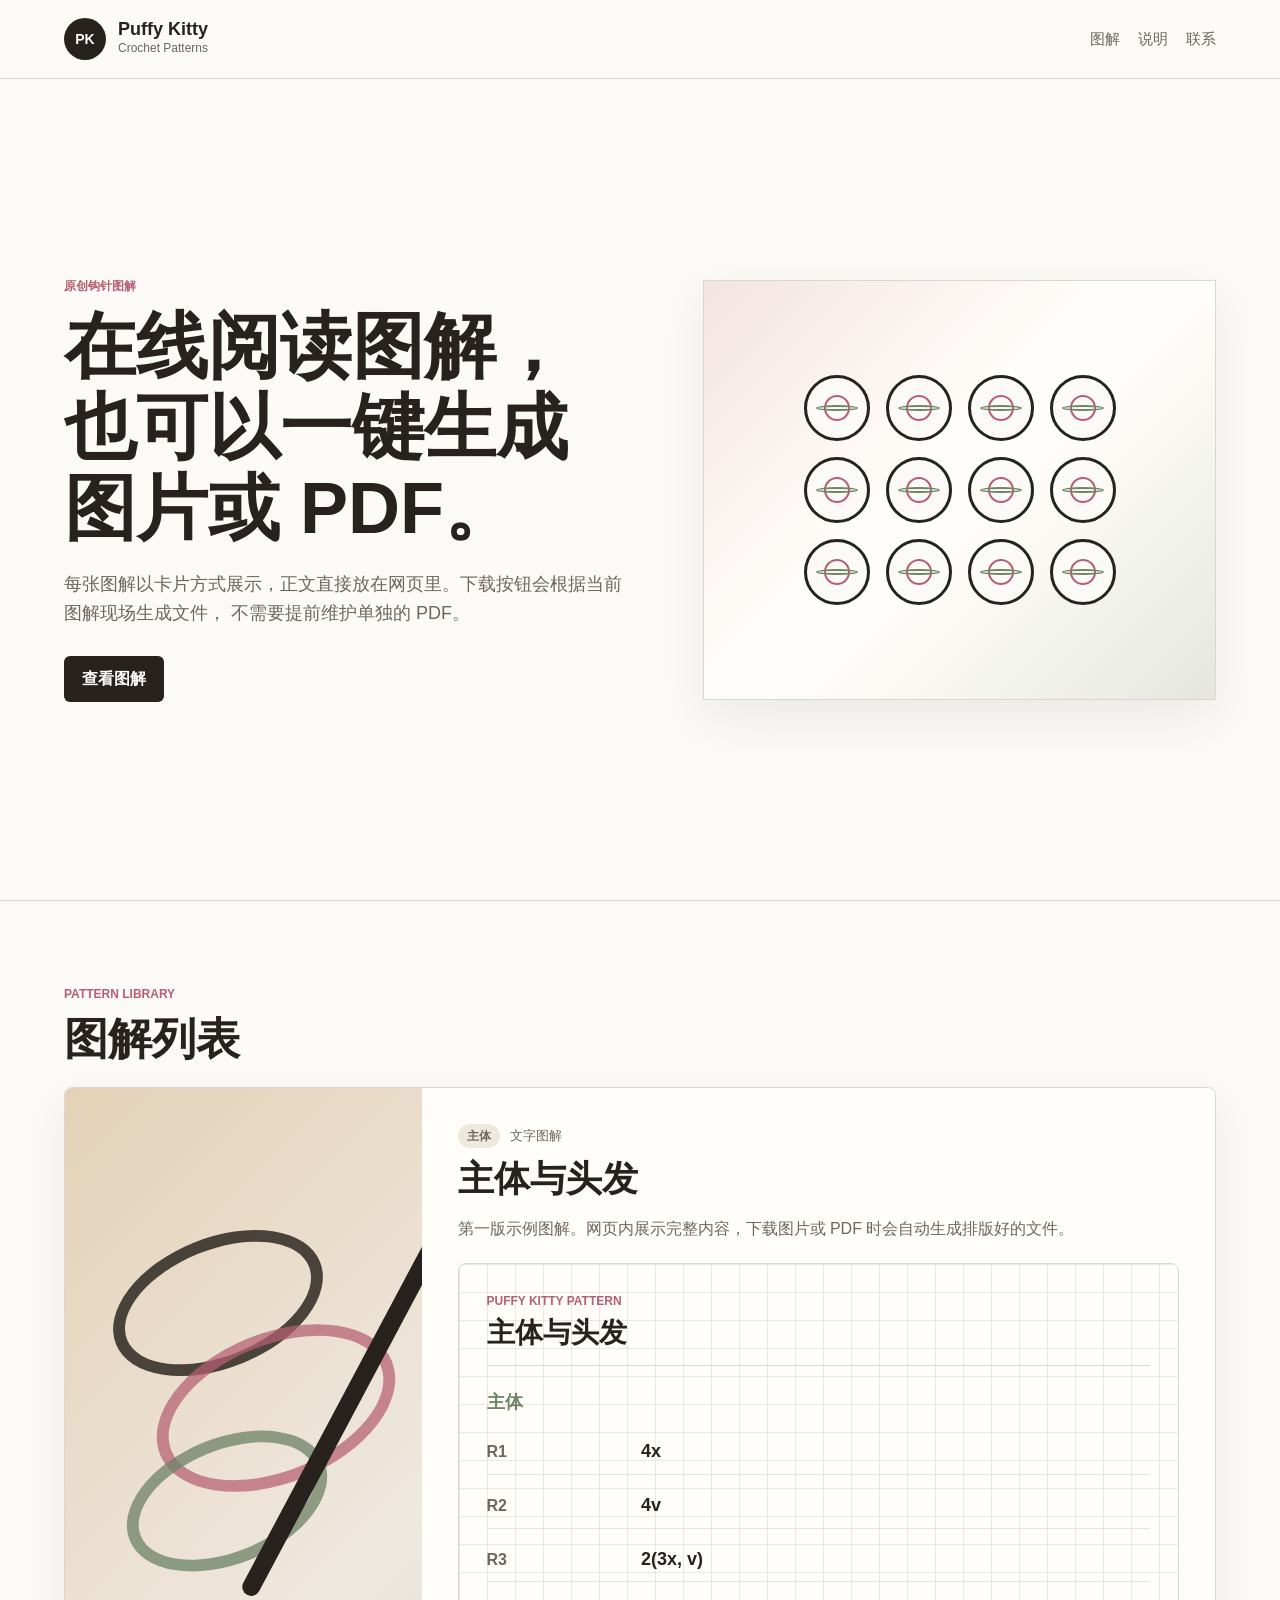
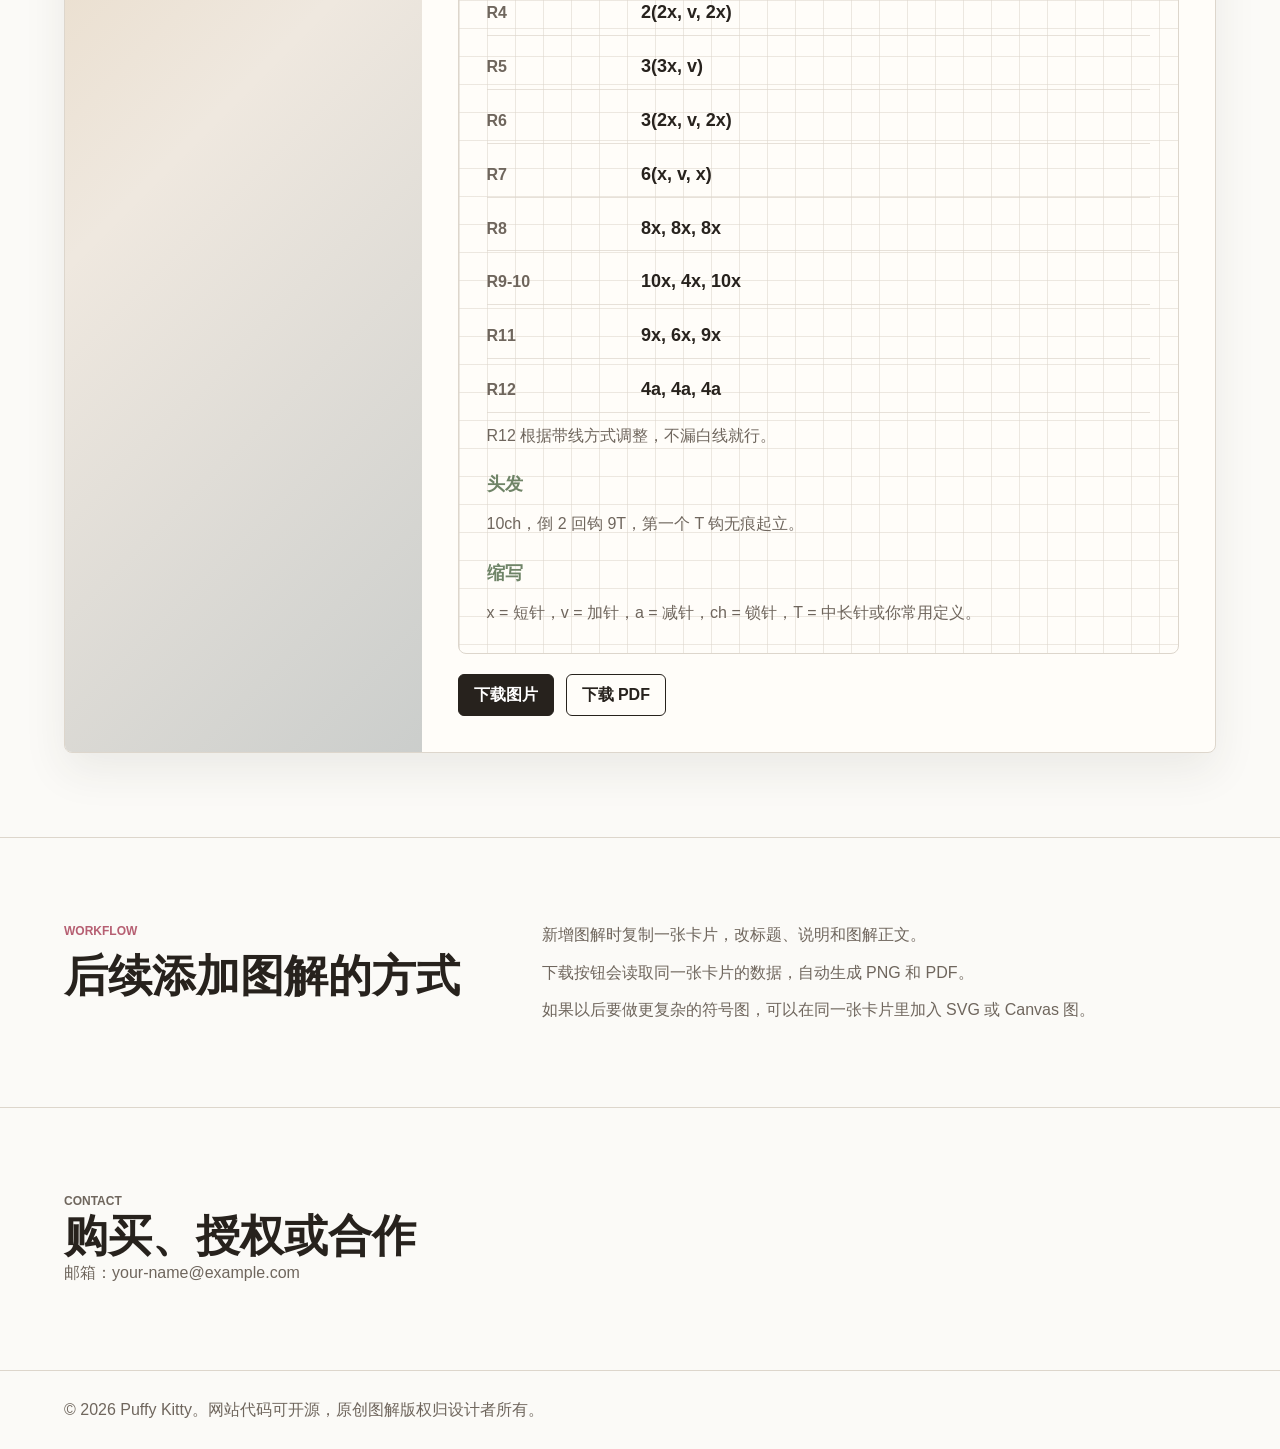
==== index.html @ 63834ac1 "Add generated pattern downloads" ====
<!doctype html>
<html lang="zh-CN">
  <head>
    <meta charset="utf-8" />
    <meta name="viewport" content="width=device-width, initial-scale=1" />
    <title>Puffy Kitty Crochet Patterns</title>
    <meta
      name="description"
      content="Puffy Kitty 的原创钩针图解发布页，可在线阅读并下载图片或 PDF。"
    />
    <link rel="stylesheet" href="styles.css" />
    <script src="scripts.js" defer></script>
  </head>
  <body>
    <header class="site-header">
      <a class="brand" href="#top" aria-label="Puffy Kitty 首页">
        <span class="brand-mark">PK</span>
        <span>
          <span class="brand-name">Puffy Kitty</span>
          <span class="brand-subtitle">Crochet Patterns</span>
        </span>
      </a>
      <nav aria-label="主导航">
        <a href="#patterns">图解</a>
        <a href="#about">说明</a>
        <a href="#contact">联系</a>
      </nav>
    </header>

    <main id="top">
      <section class="hero" aria-labelledby="hero-title">
        <div class="hero-copy">
          <p class="eyebrow">原创钩针图解</p>
          <h1 id="hero-title">在线阅读图解，也可以一键生成图片或 PDF。</h1>
          <p>
            每张图解以卡片方式展示，正文直接放在网页里。下载按钮会根据当前图解现场生成文件，
            不需要提前维护单独的 PDF。
          </p>
          <a class="button" href="#patterns">查看图解</a>
        </div>
        <div class="hero-panel" aria-label="钩针针目装饰图">
          <div class="stitch-grid" aria-hidden="true">
            <span></span><span></span><span></span><span></span>
            <span></span><span></span><span></span><span></span>
            <span></span><span></span><span></span><span></span>
          </div>
        </div>
      </section>

      <section id="patterns" class="section" aria-labelledby="patterns-title">
        <div class="section-heading">
          <p class="eyebrow">Pattern Library</p>
          <h2 id="patterns-title">图解列表</h2>
        </div>

        <div class="pattern-grid">
          <article class="pattern-card pattern-card-featured" data-pattern-card="main-body">
            <div class="pattern-preview crochet-preview" aria-hidden="true">
              <span class="preview-loop loop-one"></span>
              <span class="preview-loop loop-two"></span>
              <span class="preview-loop loop-three"></span>
              <span class="preview-hook"></span>
            </div>

            <div class="pattern-body">
              <div class="pattern-meta">
                <span class="tag">主体</span>
                <span>文字图解</span>
              </div>
              <h3>主体与头发</h3>
              <p>
                第一版示例图解。网页内展示完整内容，下载图片或 PDF 时会自动生成排版好的文件。
              </p>

              <div class="pattern-sheet" data-pattern-sheet="main-body">
                <div class="sheet-header">
                  <p>Puffy Kitty Pattern</p>
                  <h4>主体与头发</h4>
                </div>

                <section class="sheet-section">
                  <h5>主体</h5>
                  <ol class="round-list">
                    <li><span>R1</span><strong>4x</strong></li>
                    <li><span>R2</span><strong>4v</strong></li>
                    <li><span>R3</span><strong>2(3x, v)</strong></li>
                    <li><span>R4</span><strong>2(2x, v, 2x)</strong></li>
                    <li><span>R5</span><strong>3(3x, v)</strong></li>
                    <li><span>R6</span><strong>3(2x, v, 2x)</strong></li>
                    <li><span>R7</span><strong>6(x, v, x)</strong></li>
                    <li><span>R8</span><strong>8x, 8x, 8x</strong></li>
                    <li><span>R9-10</span><strong>10x, 4x, 10x</strong></li>
                    <li><span>R11</span><strong>9x, 6x, 9x</strong></li>
                    <li><span>R12</span><strong>4a, 4a, 4a</strong></li>
                  </ol>
                  <p class="sheet-note">R12 根据带线方式调整，不漏白线就行。</p>
                </section>

                <section class="sheet-section">
                  <h5>头发</h5>
                  <p class="instruction-line">10ch，倒 2 回钩 9T，第一个 T 钩无痕起立。</p>
                </section>

                <section class="sheet-section abbreviations">
                  <h5>缩写</h5>
                  <p>x = 短针，v = 加针，a = 减针，ch = 锁针，T = 中长针或你常用定义。</p>
                </section>
              </div>

              <div class="download-actions">
                <button type="button" data-download-image="main-body">下载图片</button>
                <button type="button" data-download-pdf="main-body">下载 PDF</button>
              </div>
            </div>
          </article>
        </div>
      </section>

      <section id="about" class="section split" aria-labelledby="about-title">
        <div>
          <p class="eyebrow">Workflow</p>
          <h2 id="about-title">后续添加图解的方式</h2>
        </div>
        <div class="notes">
          <p>新增图解时复制一张卡片，改标题、说明和图解正文。</p>
          <p>下载按钮会读取同一张卡片的数据，自动生成 PNG 和 PDF。</p>
          <p>如果以后要做更复杂的符号图，可以在同一张卡片里加入 SVG 或 Canvas 图。</p>
        </div>
      </section>

      <section id="contact" class="section contact" aria-labelledby="contact-title">
        <p class="eyebrow">Contact</p>
        <h2 id="contact-title">购买、授权或合作</h2>
        <p>邮箱：your-name@example.com</p>
      </section>
    </main>

    <footer>
      <p>© 2026 Puffy Kitty。网站代码可开源，原创图解版权归设计者所有。</p>
    </footer>
  </body>
</html>
---- styles.css ----
:root {
  --paper: #fbfaf7;
  --ink: #27221d;
  --muted: #6f665d;
  --line: #ddd6cc;
  --rose: #b65f72;
  --sage: #6f8467;
  --gold: #c08a39;
  --blue: #4c7087;
  --panel: #fffdf9;
  --shadow: 0 18px 44px rgba(57, 48, 38, 0.08);
}

* {
  box-sizing: border-box;
}

html {
  scroll-behavior: smooth;
}

body {
  margin: 0;
  background: var(--paper);
  color: var(--ink);
  font-family: Arial, "Microsoft YaHei", sans-serif;
  line-height: 1.6;
}

a {
  color: inherit;
}

button,
a {
  -webkit-tap-highlight-color: transparent;
}

.site-header {
  display: flex;
  align-items: center;
  justify-content: space-between;
  gap: 24px;
  padding: 18px clamp(18px, 5vw, 64px);
  border-bottom: 1px solid var(--line);
  background: rgba(251, 250, 247, 0.94);
  position: sticky;
  top: 0;
  z-index: 10;
  backdrop-filter: blur(12px);
}

.brand {
  display: inline-flex;
  align-items: center;
  gap: 12px;
  color: var(--ink);
  text-decoration: none;
}

.brand-mark {
  display: grid;
  place-items: center;
  width: 42px;
  height: 42px;
  border-radius: 50%;
  background: var(--ink);
  color: #fff;
  font-size: 14px;
  font-weight: 700;
}

.brand-name,
.brand-subtitle {
  display: block;
}

.brand-name {
  font-size: 18px;
  font-weight: 700;
  line-height: 1.1;
}

.brand-subtitle {
  color: var(--muted);
  font-size: 12px;
}

nav {
  display: flex;
  gap: 18px;
  flex-wrap: wrap;
}

nav a {
  color: var(--muted);
  font-size: 15px;
  text-decoration: none;
}

nav a:hover {
  color: var(--ink);
}

.hero {
  display: grid;
  grid-template-columns: minmax(0, 1.05fr) minmax(280px, 0.95fr);
  gap: clamp(28px, 6vw, 72px);
  align-items: center;
  min-height: calc(100vh - 79px);
  padding: clamp(36px, 7vw, 86px) clamp(18px, 5vw, 64px);
}

.hero-copy {
  max-width: 760px;
}

.eyebrow {
  margin: 0 0 10px;
  color: var(--rose);
  font-size: 12px;
  font-weight: 700;
  letter-spacing: 0;
  text-transform: uppercase;
}

.hero h1,
.section h2 {
  margin: 0;
  line-height: 1.12;
}

.hero h1 {
  font-size: clamp(38px, 6vw, 72px);
  max-width: 800px;
}

.hero p:not(.eyebrow) {
  margin: 22px 0 0;
  color: var(--muted);
  font-size: 18px;
  max-width: 650px;
}

.button {
  display: inline-flex;
  align-items: center;
  justify-content: center;
  min-height: 46px;
  margin-top: 28px;
  padding: 0 18px;
  border-radius: 6px;
  background: var(--ink);
  color: #fff;
  font-weight: 700;
  text-decoration: none;
}

.hero-panel {
  display: grid;
  place-items: center;
  min-height: 420px;
  border: 1px solid var(--line);
  background:
    linear-gradient(135deg, rgba(182, 95, 114, 0.16), transparent 42%),
    linear-gradient(315deg, rgba(111, 132, 103, 0.18), transparent 44%),
    var(--panel);
  box-shadow: var(--shadow);
}

.stitch-grid {
  display: grid;
  grid-template-columns: repeat(4, 66px);
  gap: 16px;
}

.stitch-grid span {
  width: 66px;
  height: 66px;
  border: 3px solid var(--ink);
  border-radius: 50%;
  position: relative;
  background: var(--paper);
}

.stitch-grid span::before,
.stitch-grid span::after {
  content: "";
  position: absolute;
  inset: 17px;
  border: 2px solid var(--rose);
  border-radius: 50%;
}

.stitch-grid span::after {
  inset: 27px 9px;
  border-color: var(--sage);
}

.section {
  padding: clamp(42px, 7vw, 84px) clamp(18px, 5vw, 64px);
  border-top: 1px solid var(--line);
}

.section-heading {
  margin-bottom: 24px;
}

.section h2 {
  font-size: clamp(28px, 4vw, 44px);
}

.pattern-grid {
  display: grid;
  grid-template-columns: minmax(0, 1fr);
  gap: 18px;
}

.pattern-card {
  overflow: hidden;
  border: 1px solid var(--line);
  border-radius: 8px;
  background: var(--panel);
  box-shadow: var(--shadow);
}

.pattern-card-featured {
  display: grid;
  grid-template-columns: minmax(260px, 0.62fr) minmax(0, 1.38fr);
}

.pattern-preview {
  min-height: 100%;
  background-color: #eee5dc;
}

.crochet-preview {
  position: relative;
  min-height: 620px;
  overflow: hidden;
  background:
    linear-gradient(135deg, rgba(192, 138, 57, 0.24), transparent 48%),
    linear-gradient(315deg, rgba(76, 112, 135, 0.22), transparent 52%),
    #efe8df;
}

.preview-loop {
  position: absolute;
  display: block;
  border: 12px solid rgba(39, 34, 29, 0.82);
  border-radius: 50%;
  transform: rotate(-22deg);
}

.loop-one {
  width: 220px;
  height: 130px;
  top: 150px;
  left: 12%;
}

.loop-two {
  width: 250px;
  height: 150px;
  top: 245px;
  left: 24%;
  border-color: rgba(182, 95, 114, 0.72);
}

.loop-three {
  width: 210px;
  height: 126px;
  top: 350px;
  left: 16%;
  border-color: rgba(111, 132, 103, 0.76);
}

.preview-hook {
  position: absolute;
  top: 102px;
  right: 18%;
  width: 18px;
  height: 430px;
  border-radius: 999px;
  background: var(--ink);
  transform: rotate(28deg);
}

.preview-hook::before {
  content: "";
  position: absolute;
  top: -28px;
  left: -15px;
  width: 48px;
  height: 58px;
  border: 14px solid var(--ink);
  border-left-color: transparent;
  border-bottom-color: transparent;
  border-radius: 50%;
}

.pattern-body {
  padding: clamp(20px, 4vw, 36px);
}

.pattern-meta {
  display: flex;
  align-items: center;
  gap: 10px;
  color: var(--muted);
  font-size: 13px;
}

.tag {
  display: inline-flex;
  align-items: center;
  min-height: 24px;
  padding: 0 9px;
  border-radius: 999px;
  background: #efe8df;
  color: var(--muted);
  font-size: 12px;
  font-weight: 700;
}

.pattern-card h3 {
  margin: 10px 0 8px;
  font-size: clamp(26px, 3vw, 36px);
  line-height: 1.15;
}

.pattern-card p {
  color: var(--muted);
}

.pattern-sheet {
  margin-top: 22px;
  padding: clamp(18px, 3vw, 28px);
  border: 1px solid var(--line);
  border-radius: 8px;
  background:
    linear-gradient(90deg, rgba(221, 214, 204, 0.55) 1px, transparent 1px),
    linear-gradient(180deg, rgba(221, 214, 204, 0.55) 1px, transparent 1px),
    #fffdf9;
  background-size: 28px 28px;
}

.sheet-header {
  padding-bottom: 16px;
  border-bottom: 1px solid var(--line);
}

.sheet-header p,
.sheet-header h4 {
  margin: 0;
}

.sheet-header p {
  color: var(--rose);
  font-size: 12px;
  font-weight: 700;
  text-transform: uppercase;
}

.sheet-header h4 {
  margin-top: 4px;
  font-size: 28px;
  line-height: 1.2;
}

.sheet-section {
  margin-top: 22px;
}

.sheet-section h5 {
  margin: 0 0 12px;
  color: var(--sage);
  font-size: 18px;
}

.round-list {
  display: grid;
  gap: 8px;
  margin: 0;
  padding: 0;
  list-style: none;
}

.round-list li {
  display: grid;
  grid-template-columns: minmax(70px, 0.28fr) minmax(0, 1fr);
  gap: 12px;
  align-items: baseline;
  padding: 8px 0;
  border-bottom: 1px solid rgba(221, 214, 204, 0.7);
}

.round-list span {
  color: var(--muted);
  font-weight: 700;
}

.round-list strong {
  font-size: 18px;
}

.sheet-note,
.instruction-line,
.abbreviations p {
  margin: 10px 0 0;
}

.download-actions {
  display: flex;
  gap: 12px;
  flex-wrap: wrap;
  margin-top: 20px;
}

.download-actions button {
  min-height: 42px;
  padding: 0 15px;
  border: 1px solid var(--ink);
  border-radius: 6px;
  background: var(--ink);
  color: #fff;
  font: inherit;
  font-weight: 700;
  cursor: pointer;
}

.download-actions button + button {
  background: transparent;
  color: var(--ink);
}

.download-actions button:hover {
  transform: translateY(-1px);
}

.split {
  display: grid;
  grid-template-columns: 0.8fr 1.2fr;
  gap: 28px;
}

.notes {
  display: grid;
  gap: 12px;
}

.notes p,
.contact p {
  margin: 0;
  color: var(--muted);
}

footer {
  padding: 26px clamp(18px, 5vw, 64px);
  color: var(--muted);
  border-top: 1px solid var(--line);
}

footer p {
  margin: 0;
}

@media (max-width: 900px) {
  .site-header {
    align-items: flex-start;
    flex-direction: column;
  }

  .hero {
    grid-template-columns: 1fr;
    min-height: auto;
  }

  .hero h1 {
    font-size: 40px;
  }

  .hero-panel {
    min-height: 320px;
  }

  .stitch-grid {
    grid-template-columns: repeat(4, 48px);
    gap: 11px;
  }

  .stitch-grid span {
    width: 48px;
    height: 48px;
  }

  .stitch-grid span::before {
    inset: 12px;
  }

  .stitch-grid span::after {
    inset: 20px 7px;
  }

  .pattern-card-featured,
  .split {
    grid-template-columns: 1fr;
  }

  .crochet-preview {
    min-height: 280px;
  }

  .loop-one {
    top: 56px;
  }

  .loop-two {
    top: 116px;
  }

  .loop-three {
    top: 174px;
  }

  .preview-hook {
    top: 20px;
    height: 260px;
  }
}

@media (max-width: 560px) {
  .round-list li {
    grid-template-columns: 1fr;
    gap: 2px;
  }
}
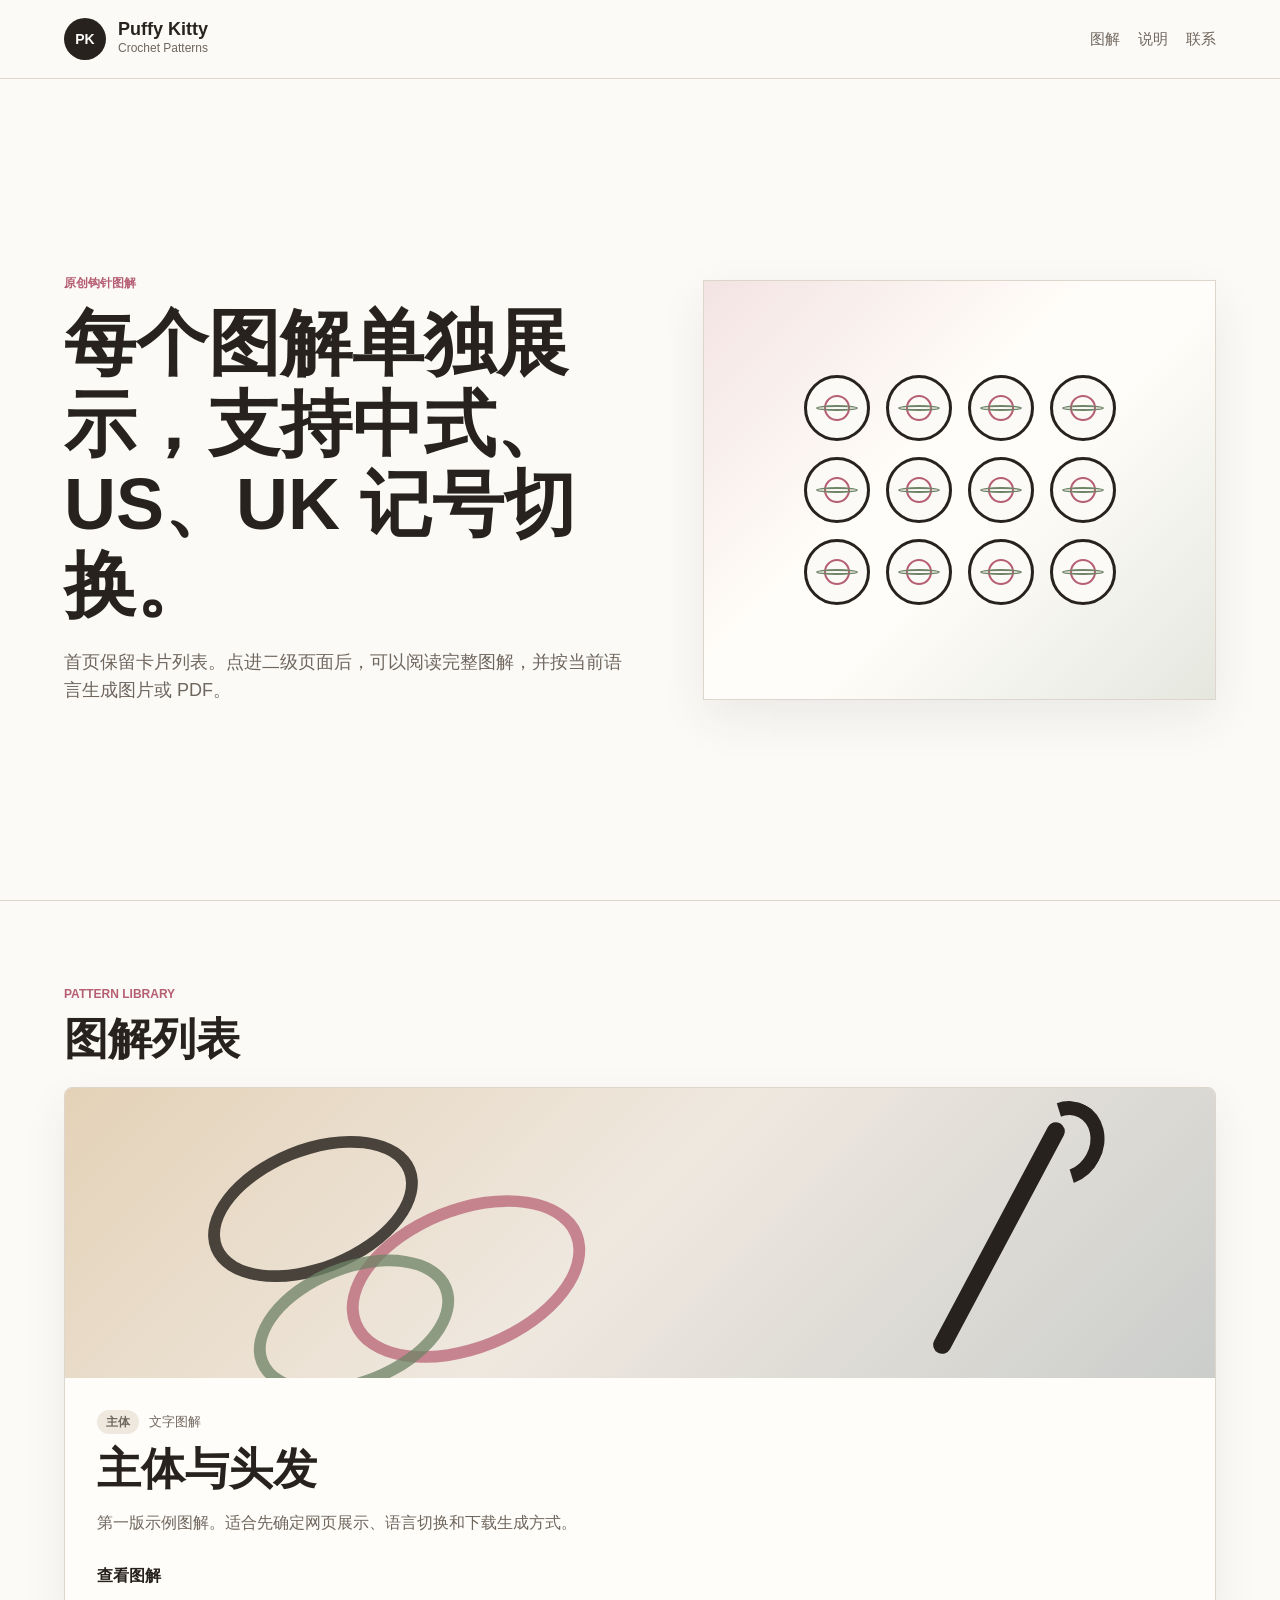
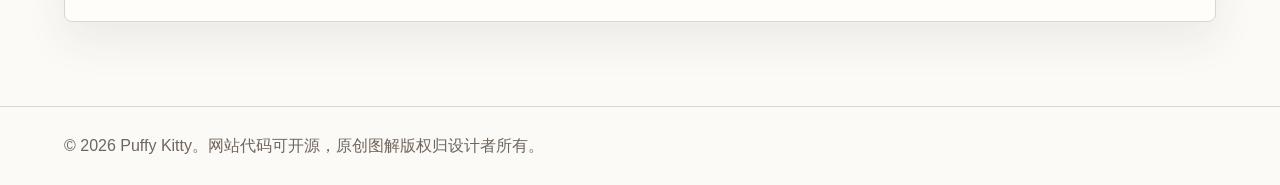
==== commit aea651f8: "Add pattern detail pages and term toggle" ====
--- a/index.html
+++ b/index.html
@@ -13,7 +13,7 @@
   </head>
   <body>
     <header class="site-header">
-      <a class="brand" href="#top" aria-label="Puffy Kitty 首页">
+      <a class="brand" href="#/" aria-label="Puffy Kitty 首页">
         <span class="brand-mark">PK</span>
         <span>
           <span class="brand-name">Puffy Kitty</span>
@@ -21,25 +21,23 @@
         </span>
       </a>
       <nav aria-label="主导航">
-        <a href="#patterns">图解</a>
-        <a href="#about">说明</a>
-        <a href="#contact">联系</a>
+        <a href="#/">图解</a>
+        <a href="#/about">说明</a>
+        <a href="#/contact">联系</a>
       </nav>
     </header>
 
-    <main id="top">
-      <section class="hero" aria-labelledby="hero-title">
+    <main>
+      <section class="hero">
         <div class="hero-copy">
           <p class="eyebrow">原创钩针图解</p>
-          <h1 id="hero-title">在线阅读图解，也可以一键生成图片或 PDF。</h1>
+          <h1>每个图解单独展示，支持中式、US、UK 记号切换。</h1>
           <p>
-            每张图解以卡片方式展示，正文直接放在网页里。下载按钮会根据当前图解现场生成文件，
-            不需要提前维护单独的 PDF。
+            首页保留卡片列表。点进二级页面后，可以阅读完整图解，并按当前语言生成图片或 PDF。
           </p>
-          <a class="button" href="#patterns">查看图解</a>
         </div>
-        <div class="hero-panel" aria-label="钩针针目装饰图">
-          <div class="stitch-grid" aria-hidden="true">
+        <div class="hero-panel" aria-hidden="true">
+          <div class="stitch-grid">
             <span></span><span></span><span></span><span></span>
             <span></span><span></span><span></span><span></span>
             <span></span><span></span><span></span><span></span>
@@ -47,92 +45,7 @@
         </div>
       </section>
 
-      <section id="patterns" class="section" aria-labelledby="patterns-title">
-        <div class="section-heading">
-          <p class="eyebrow">Pattern Library</p>
-          <h2 id="patterns-title">图解列表</h2>
-        </div>
-
-        <div class="pattern-grid">
-          <article class="pattern-card pattern-card-featured" data-pattern-card="main-body">
-            <div class="pattern-preview crochet-preview" aria-hidden="true">
-              <span class="preview-loop loop-one"></span>
-              <span class="preview-loop loop-two"></span>
-              <span class="preview-loop loop-three"></span>
-              <span class="preview-hook"></span>
-            </div>
-
-            <div class="pattern-body">
-              <div class="pattern-meta">
-                <span class="tag">主体</span>
-                <span>文字图解</span>
-              </div>
-              <h3>主体与头发</h3>
-              <p>
-                第一版示例图解。网页内展示完整内容，下载图片或 PDF 时会自动生成排版好的文件。
-              </p>
-
-              <div class="pattern-sheet" data-pattern-sheet="main-body">
-                <div class="sheet-header">
-                  <p>Puffy Kitty Pattern</p>
-                  <h4>主体与头发</h4>
-                </div>
-
-                <section class="sheet-section">
-                  <h5>主体</h5>
-                  <ol class="round-list">
-                    <li><span>R1</span><strong>4x</strong></li>
-                    <li><span>R2</span><strong>4v</strong></li>
-                    <li><span>R3</span><strong>2(3x, v)</strong></li>
-                    <li><span>R4</span><strong>2(2x, v, 2x)</strong></li>
-                    <li><span>R5</span><strong>3(3x, v)</strong></li>
-                    <li><span>R6</span><strong>3(2x, v, 2x)</strong></li>
-                    <li><span>R7</span><strong>6(x, v, x)</strong></li>
-                    <li><span>R8</span><strong>8x, 8x, 8x</strong></li>
-                    <li><span>R9-10</span><strong>10x, 4x, 10x</strong></li>
-                    <li><span>R11</span><strong>9x, 6x, 9x</strong></li>
-                    <li><span>R12</span><strong>4a, 4a, 4a</strong></li>
-                  </ol>
-                  <p class="sheet-note">R12 根据带线方式调整，不漏白线就行。</p>
-                </section>
-
-                <section class="sheet-section">
-                  <h5>头发</h5>
-                  <p class="instruction-line">10ch，倒 2 回钩 9T，第一个 T 钩无痕起立。</p>
-                </section>
-
-                <section class="sheet-section abbreviations">
-                  <h5>缩写</h5>
-                  <p>x = 短针，v = 加针，a = 减针，ch = 锁针，T = 中长针或你常用定义。</p>
-                </section>
-              </div>
-
-              <div class="download-actions">
-                <button type="button" data-download-image="main-body">下载图片</button>
-                <button type="button" data-download-pdf="main-body">下载 PDF</button>
-              </div>
-            </div>
-          </article>
-        </div>
-      </section>
-
-      <section id="about" class="section split" aria-labelledby="about-title">
-        <div>
-          <p class="eyebrow">Workflow</p>
-          <h2 id="about-title">后续添加图解的方式</h2>
-        </div>
-        <div class="notes">
-          <p>新增图解时复制一张卡片，改标题、说明和图解正文。</p>
-          <p>下载按钮会读取同一张卡片的数据，自动生成 PNG 和 PDF。</p>
-          <p>如果以后要做更复杂的符号图，可以在同一张卡片里加入 SVG 或 Canvas 图。</p>
-        </div>
-      </section>
-
-      <section id="contact" class="section contact" aria-labelledby="contact-title">
-        <p class="eyebrow">Contact</p>
-        <h2 id="contact-title">购买、授权或合作</h2>
-        <p>邮箱：your-name@example.com</p>
-      </section>
+      <section id="app" class="section app-shell" aria-live="polite"></section>
     </main>
 
     <footer>
--- a/styles.css
+++ b/styles.css
@@ -50,12 +50,16 @@
   backdrop-filter: blur(12px);
 }
 
+.brand,
+.card-link {
+  color: var(--ink);
+  text-decoration: none;
+}
+
 .brand {
   display: inline-flex;
   align-items: center;
   gap: 12px;
-  color: var(--ink);
-  text-decoration: none;
 }
 
 .brand-mark {
@@ -125,7 +129,8 @@
 }
 
 .hero h1,
-.section h2 {
+.section h2,
+.pattern-detail h2 {
   margin: 0;
   line-height: 1.12;
 }
@@ -135,25 +140,19 @@
   max-width: 800px;
 }
 
+.hero p:not(.eyebrow),
+.pattern-card p,
+.pattern-detail p,
+.language-panel p,
+.notes p,
+.contact p {
+  color: var(--muted);
+}
+
 .hero p:not(.eyebrow) {
   margin: 22px 0 0;
-  color: var(--muted);
   font-size: 18px;
   max-width: 650px;
-}
-
-.button {
-  display: inline-flex;
-  align-items: center;
-  justify-content: center;
-  min-height: 46px;
-  margin-top: 28px;
-  padding: 0 18px;
-  border-radius: 6px;
-  background: var(--ink);
-  color: #fff;
-  font-weight: 700;
-  text-decoration: none;
 }
 
 .hero-panel {
@@ -202,6 +201,10 @@
   border-top: 1px solid var(--line);
 }
 
+.app-shell {
+  min-height: 52vh;
+}
+
 .section-heading {
   margin-bottom: 24px;
 }
@@ -212,7 +215,7 @@
 
 .pattern-grid {
   display: grid;
-  grid-template-columns: minmax(0, 1fr);
+  grid-template-columns: repeat(auto-fit, minmax(280px, 1fr));
   gap: 18px;
 }
 
@@ -224,9 +227,18 @@
   box-shadow: var(--shadow);
 }
 
-.pattern-card-featured {
-  display: grid;
-  grid-template-columns: minmax(260px, 0.62fr) minmax(0, 1.38fr);
+.list-card {
+  transition: transform 160ms ease, box-shadow 160ms ease;
+}
+
+.list-card:hover {
+  transform: translateY(-2px);
+  box-shadow: 0 22px 50px rgba(57, 48, 38, 0.12);
+}
+
+.card-link {
+  display: grid;
+  height: 100%;
 }
 
 .pattern-preview {
@@ -236,12 +248,18 @@
 
 .crochet-preview {
   position: relative;
-  min-height: 620px;
+  min-height: 290px;
   overflow: hidden;
   background:
     linear-gradient(135deg, rgba(192, 138, 57, 0.24), transparent 48%),
     linear-gradient(315deg, rgba(76, 112, 135, 0.22), transparent 52%),
     #efe8df;
+}
+
+.compact-preview {
+  min-height: 320px;
+  border: 1px solid var(--line);
+  border-radius: 8px;
 }
 
 .preview-loop {
@@ -255,14 +273,14 @@
 .loop-one {
   width: 220px;
   height: 130px;
-  top: 150px;
+  top: 56px;
   left: 12%;
 }
 
 .loop-two {
   width: 250px;
   height: 150px;
-  top: 245px;
+  top: 116px;
   left: 24%;
   border-color: rgba(182, 95, 114, 0.72);
 }
@@ -270,17 +288,17 @@
 .loop-three {
   width: 210px;
   height: 126px;
-  top: 350px;
+  top: 174px;
   left: 16%;
   border-color: rgba(111, 132, 103, 0.76);
 }
 
 .preview-hook {
   position: absolute;
-  top: 102px;
+  top: 20px;
   right: 18%;
   width: 18px;
-  height: 430px;
+  height: 260px;
   border-radius: 999px;
   background: var(--ink);
   transform: rotate(28deg);
@@ -300,7 +318,7 @@
 }
 
 .pattern-body {
-  padding: clamp(20px, 4vw, 36px);
+  padding: clamp(20px, 4vw, 32px);
 }
 
 .pattern-meta {
@@ -323,14 +341,76 @@
   font-weight: 700;
 }
 
-.pattern-card h3 {
+.pattern-card h2,
+.pattern-detail h2 {
   margin: 10px 0 8px;
-  font-size: clamp(26px, 3vw, 36px);
-  line-height: 1.15;
-}
-
-.pattern-card p {
-  color: var(--muted);
+  font-size: clamp(28px, 4vw, 44px);
+}
+
+.text-link,
+.back-link {
+  display: inline-flex;
+  margin-top: 12px;
+  color: var(--ink);
+  font-weight: 700;
+  text-decoration-thickness: 2px;
+  text-underline-offset: 4px;
+}
+
+.back-link {
+  margin: 0 0 20px;
+}
+
+.detail-layout {
+  display: grid;
+  grid-template-columns: minmax(240px, 0.48fr) minmax(0, 1fr);
+  gap: clamp(22px, 4vw, 44px);
+  align-items: start;
+}
+
+.detail-aside {
+  display: grid;
+  gap: 18px;
+  position: sticky;
+  top: 108px;
+}
+
+.language-panel {
+  padding: 18px;
+  border: 1px solid var(--line);
+  border-radius: 8px;
+  background: var(--panel);
+}
+
+.language-panel p {
+  margin: 12px 0 0;
+}
+
+.language-toggle {
+  display: grid;
+  grid-template-columns: repeat(3, 1fr);
+  gap: 6px;
+}
+
+.language-toggle button {
+  min-height: 38px;
+  border: 1px solid var(--line);
+  border-radius: 6px;
+  background: #fff;
+  color: var(--muted);
+  font: inherit;
+  font-weight: 700;
+  cursor: pointer;
+}
+
+.language-toggle button.is-active {
+  border-color: var(--ink);
+  background: var(--ink);
+  color: #fff;
+}
+
+.pattern-detail {
+  min-width: 0;
 }
 
 .pattern-sheet {
@@ -351,7 +431,7 @@
 }
 
 .sheet-header p,
-.sheet-header h4 {
+.sheet-header h3 {
   margin: 0;
 }
 
@@ -362,7 +442,7 @@
   text-transform: uppercase;
 }
 
-.sheet-header h4 {
+.sheet-header h3 {
   margin-top: 4px;
   font-size: 28px;
   line-height: 1.2;
@@ -372,10 +452,14 @@
   margin-top: 22px;
 }
 
-.sheet-section h5 {
+.sheet-section h4 {
   margin: 0 0 12px;
   color: var(--sage);
   font-size: 18px;
+}
+
+.sheet-section p {
+  margin: 8px 0 0;
 }
 
 .round-list {
@@ -388,7 +472,7 @@
 
 .round-list li {
   display: grid;
-  grid-template-columns: minmax(70px, 0.28fr) minmax(0, 1fr);
+  grid-template-columns: minmax(70px, 0.24fr) minmax(0, 1fr);
   gap: 12px;
   align-items: baseline;
   padding: 8px 0;
@@ -402,12 +486,6 @@
 
 .round-list strong {
   font-size: 18px;
-}
-
-.sheet-note,
-.instruction-line,
-.abbreviations p {
-  margin: 10px 0 0;
 }
 
 .download-actions {
@@ -434,7 +512,8 @@
   color: var(--ink);
 }
 
-.download-actions button:hover {
+.download-actions button:hover,
+.language-toggle button:hover {
   transform: translateY(-1px);
 }
 
@@ -452,7 +531,12 @@
 .notes p,
 .contact p {
   margin: 0;
-  color: var(--muted);
+}
+
+code {
+  padding: 2px 5px;
+  border-radius: 4px;
+  background: #efe8df;
 }
 
 footer {
@@ -471,8 +555,13 @@
     flex-direction: column;
   }
 
+  .hero,
+  .detail-layout,
+  .split {
+    grid-template-columns: 1fr;
+  }
+
   .hero {
-    grid-template-columns: 1fr;
     min-height: auto;
   }
 
@@ -502,30 +591,8 @@
     inset: 20px 7px;
   }
 
-  .pattern-card-featured,
-  .split {
-    grid-template-columns: 1fr;
-  }
-
-  .crochet-preview {
-    min-height: 280px;
-  }
-
-  .loop-one {
-    top: 56px;
-  }
-
-  .loop-two {
-    top: 116px;
-  }
-
-  .loop-three {
-    top: 174px;
-  }
-
-  .preview-hook {
-    top: 20px;
-    height: 260px;
+  .detail-aside {
+    position: static;
   }
 }
 
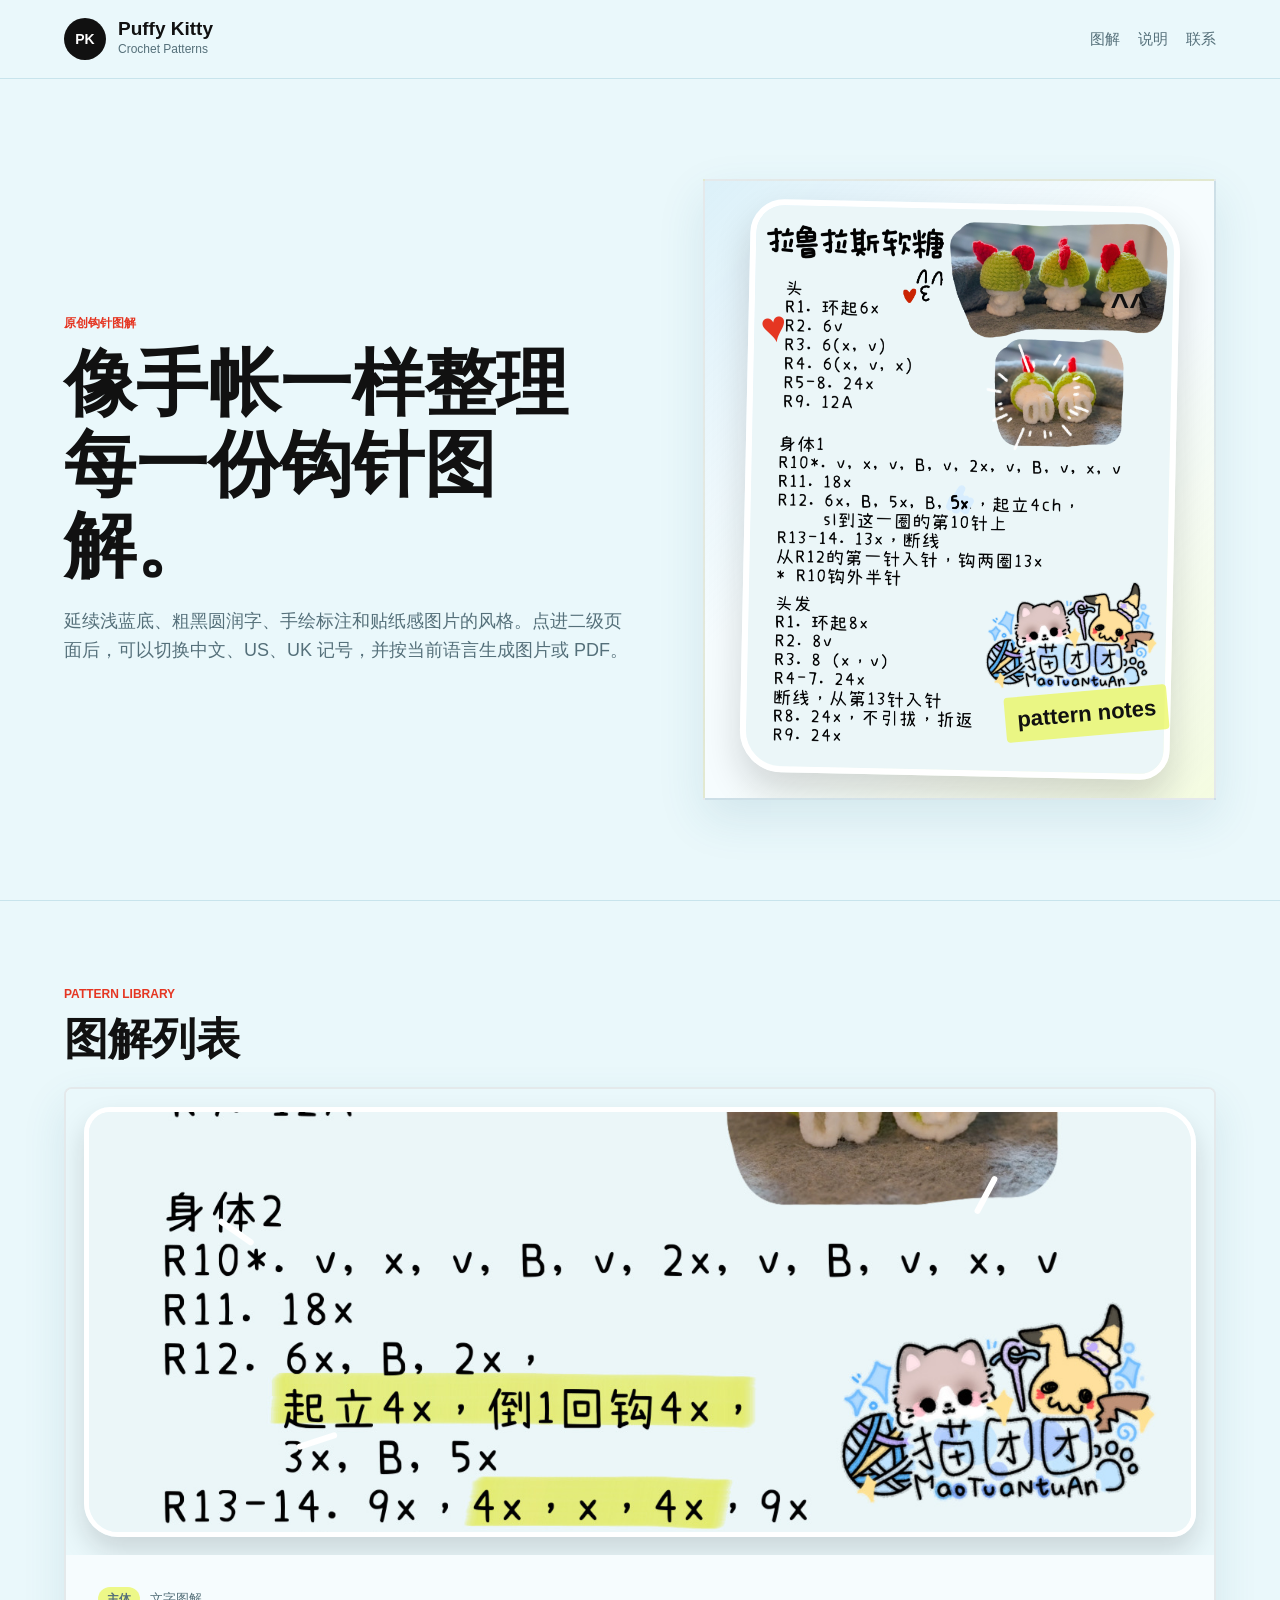
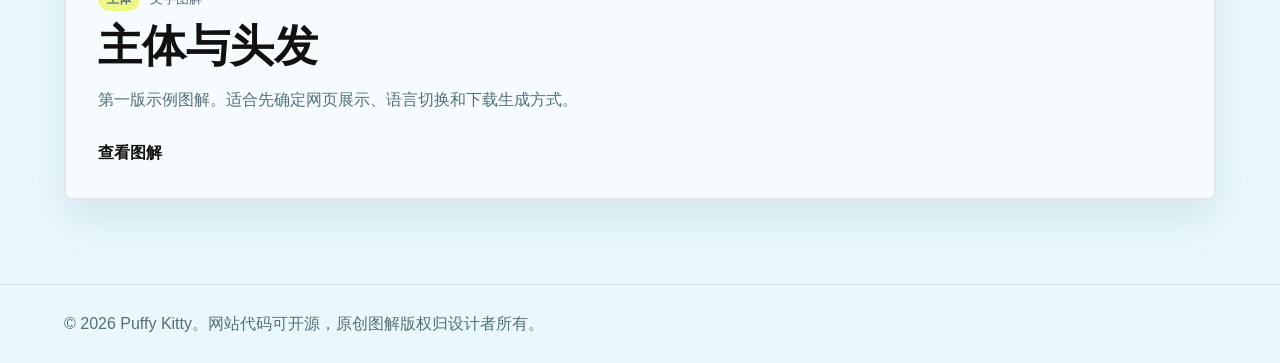
==== commit e0ebd9db: "Apply scrapbook pattern sheet style" ====
--- a/index.html
+++ b/index.html
@@ -31,17 +31,16 @@
       <section class="hero">
         <div class="hero-copy">
           <p class="eyebrow">原创钩针图解</p>
-          <h1>每个图解单独展示，支持中式、US、UK 记号切换。</h1>
+          <h1>像手帐一样整理每一份钩针图解。</h1>
           <p>
-            首页保留卡片列表。点进二级页面后，可以阅读完整图解，并按当前语言生成图片或 PDF。
+            延续浅蓝底、粗黑圆润字、手绘标注和贴纸感图片的风格。点进二级页面后，可以切换中文、US、UK 记号，并按当前语言生成图片或 PDF。
           </p>
         </div>
-        <div class="hero-panel" aria-hidden="true">
-          <div class="stitch-grid">
-            <span></span><span></span><span></span><span></span>
-            <span></span><span></span><span></span><span></span>
-            <span></span><span></span><span></span><span></span>
-          </div>
+        <div class="hero-panel scrapbook-panel" aria-hidden="true">
+          <img src="assets/larvitar-pattern-1.jpeg" alt="" />
+          <div class="doodle-heart">♥</div>
+          <div class="doodle-face">^^</div>
+          <div class="doodle-caption">pattern notes</div>
         </div>
       </section>
 
--- a/styles.css
+++ b/styles.css
@@ -1,14 +1,14 @@
 :root {
-  --paper: #fbfaf7;
-  --ink: #27221d;
-  --muted: #6f665d;
-  --line: #ddd6cc;
-  --rose: #b65f72;
-  --sage: #6f8467;
-  --gold: #c08a39;
-  --blue: #4c7087;
-  --panel: #fffdf9;
-  --shadow: 0 18px 44px rgba(57, 48, 38, 0.08);
+  --paper: #eaf8fb;
+  --ink: #111111;
+  --muted: #55707a;
+  --line: #c8e4ec;
+  --rose: #e53622;
+  --sage: #4e8cc7;
+  --gold: #eaf75c;
+  --blue: #7fc7e9;
+  --panel: #f6fcfe;
+  --shadow: 0 18px 44px rgba(44, 104, 132, 0.12);
 }
 
 * {
@@ -23,7 +23,7 @@
   margin: 0;
   background: var(--paper);
   color: var(--ink);
-  font-family: Arial, "Microsoft YaHei", sans-serif;
+  font-family: "Comic Sans MS", "Segoe Print", "Microsoft YaHei", Arial, sans-serif;
   line-height: 1.6;
 }
 
@@ -43,7 +43,7 @@
   gap: 24px;
   padding: 18px clamp(18px, 5vw, 64px);
   border-bottom: 1px solid var(--line);
-  background: rgba(251, 250, 247, 0.94);
+  background: rgba(234, 248, 251, 0.94);
   position: sticky;
   top: 0;
   z-index: 10;
@@ -80,7 +80,7 @@
 }
 
 .brand-name {
-  font-size: 18px;
+  font-size: 19px;
   font-weight: 700;
   line-height: 1.1;
 }
@@ -138,6 +138,7 @@
 .hero h1 {
   font-size: clamp(38px, 6vw, 72px);
   max-width: 800px;
+  font-weight: 900;
 }
 
 .hero p:not(.eyebrow),
@@ -159,12 +160,60 @@
   display: grid;
   place-items: center;
   min-height: 420px;
-  border: 1px solid var(--line);
+  border: 2px solid rgba(17, 17, 17, 0.08);
   background:
-    linear-gradient(135deg, rgba(182, 95, 114, 0.16), transparent 42%),
-    linear-gradient(315deg, rgba(111, 132, 103, 0.18), transparent 44%),
+    linear-gradient(135deg, rgba(127, 199, 233, 0.22), transparent 42%),
+    linear-gradient(315deg, rgba(234, 247, 92, 0.18), transparent 44%),
     var(--panel);
   box-shadow: var(--shadow);
+}
+
+.scrapbook-panel {
+  position: relative;
+  overflow: hidden;
+  padding: 22px;
+}
+
+.scrapbook-panel img {
+  display: block;
+  width: min(100%, 430px);
+  aspect-ratio: 3 / 4;
+  object-fit: cover;
+  border: 6px solid #fff;
+  border-radius: 34px 46px 30px 42px;
+  box-shadow: 0 18px 36px rgba(17, 17, 17, 0.16);
+  transform: rotate(1.2deg);
+}
+
+.doodle-heart,
+.doodle-face,
+.doodle-caption {
+  position: absolute;
+  font-weight: 900;
+}
+
+.doodle-heart {
+  left: 11%;
+  top: 18%;
+  color: var(--rose);
+  font-size: 44px;
+  transform: rotate(-10deg);
+}
+
+.doodle-face {
+  right: 13%;
+  top: 16%;
+  font-size: 32px;
+}
+
+.doodle-caption {
+  right: 9%;
+  bottom: 10%;
+  padding: 5px 12px;
+  background: rgba(234, 247, 92, 0.74);
+  border-radius: 4px;
+  font-size: 22px;
+  transform: rotate(-5deg);
 }
 
 .stitch-grid {
@@ -221,7 +270,7 @@
 
 .pattern-card {
   overflow: hidden;
-  border: 1px solid var(--line);
+  border: 2px solid rgba(17, 17, 17, 0.08);
   border-radius: 8px;
   background: var(--panel);
   box-shadow: var(--shadow);
@@ -251,9 +300,60 @@
   min-height: 290px;
   overflow: hidden;
   background:
-    linear-gradient(135deg, rgba(192, 138, 57, 0.24), transparent 48%),
-    linear-gradient(315deg, rgba(76, 112, 135, 0.22), transparent 52%),
-    #efe8df;
+    linear-gradient(135deg, rgba(234, 247, 92, 0.32), transparent 48%),
+    linear-gradient(315deg, rgba(127, 199, 233, 0.28), transparent 52%),
+    #eaf8fb;
+}
+
+.photo-preview {
+  position: relative;
+  display: grid;
+  place-items: center;
+  min-height: 320px;
+  padding: 18px;
+  overflow: hidden;
+  background: #eaf8fb;
+}
+
+.photo-preview img {
+  display: block;
+  width: 100%;
+  height: 100%;
+  max-height: 430px;
+  object-fit: cover;
+  border: 5px solid #fff;
+  border-radius: 26px 36px 24px 34px;
+  box-shadow: 0 14px 28px rgba(17, 17, 17, 0.15);
+}
+
+.compact-preview.photo-preview {
+  min-height: 360px;
+}
+
+.preview-spark {
+  position: absolute;
+  width: 42px;
+  height: 6px;
+  border-radius: 999px;
+  background: #fff;
+}
+
+.spark-one {
+  left: 13%;
+  top: 30%;
+  transform: rotate(35deg);
+}
+
+.spark-two {
+  right: 18%;
+  top: 22%;
+  transform: rotate(-62deg);
+}
+
+.spark-three {
+  left: 20%;
+  bottom: 24%;
+  transform: rotate(-18deg);
 }
 
 .compact-preview {
@@ -335,7 +435,7 @@
   min-height: 24px;
   padding: 0 9px;
   border-radius: 999px;
-  background: #efe8df;
+  background: rgba(234, 247, 92, 0.72);
   color: var(--muted);
   font-size: 12px;
   font-weight: 700;
@@ -345,6 +445,7 @@
 .pattern-detail h2 {
   margin: 10px 0 8px;
   font-size: clamp(28px, 4vw, 44px);
+  font-weight: 900;
 }
 
 .text-link,
@@ -377,7 +478,7 @@
 
 .language-panel {
   padding: 18px;
-  border: 1px solid var(--line);
+  border: 2px solid rgba(17, 17, 17, 0.08);
   border-radius: 8px;
   background: var(--panel);
 }
@@ -416,12 +517,12 @@
 .pattern-sheet {
   margin-top: 22px;
   padding: clamp(18px, 3vw, 28px);
-  border: 1px solid var(--line);
+  border: 2px solid rgba(17, 17, 17, 0.08);
   border-radius: 8px;
   background:
-    linear-gradient(90deg, rgba(221, 214, 204, 0.55) 1px, transparent 1px),
-    linear-gradient(180deg, rgba(221, 214, 204, 0.55) 1px, transparent 1px),
-    #fffdf9;
+    linear-gradient(90deg, rgba(127, 199, 233, 0.24) 1px, transparent 1px),
+    linear-gradient(180deg, rgba(127, 199, 233, 0.24) 1px, transparent 1px),
+    #f6fcfe;
   background-size: 28px 28px;
 }
 
@@ -444,8 +545,9 @@
 
 .sheet-header h3 {
   margin-top: 4px;
-  font-size: 28px;
+  font-size: clamp(30px, 4vw, 44px);
   line-height: 1.2;
+  font-weight: 900;
 }
 
 .sheet-section {
@@ -454,8 +556,9 @@
 
 .sheet-section h4 {
   margin: 0 0 12px;
-  color: var(--sage);
-  font-size: 18px;
+  color: var(--ink);
+  font-size: 24px;
+  font-weight: 900;
 }
 
 .sheet-section p {
@@ -485,7 +588,16 @@
 }
 
 .round-list strong {
-  font-size: 18px;
+  font-size: 24px;
+  font-weight: 900;
+}
+
+.sheet-section:nth-of-type(2) p {
+  display: inline;
+  padding: 0 8px 2px;
+  background: rgba(234, 247, 92, 0.72);
+  box-decoration-break: clone;
+  -webkit-box-decoration-break: clone;
 }
 
 .download-actions {
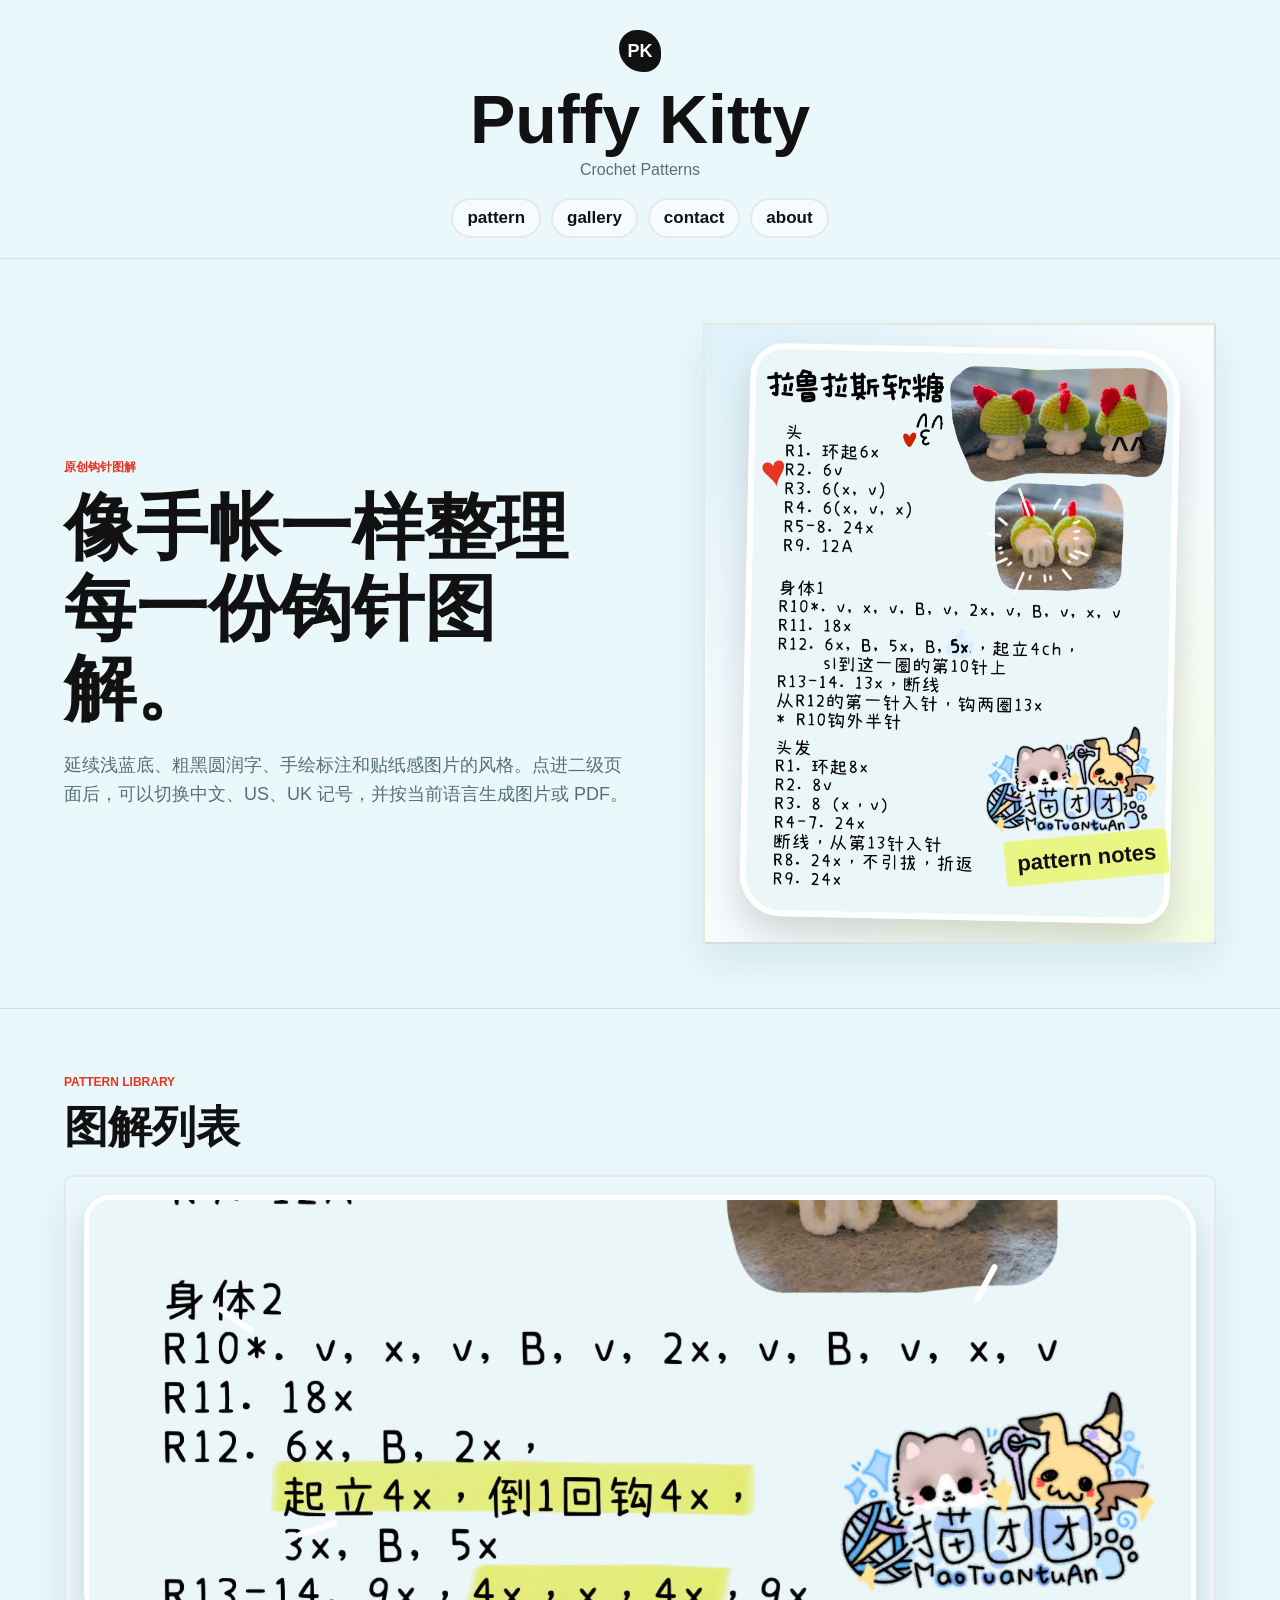
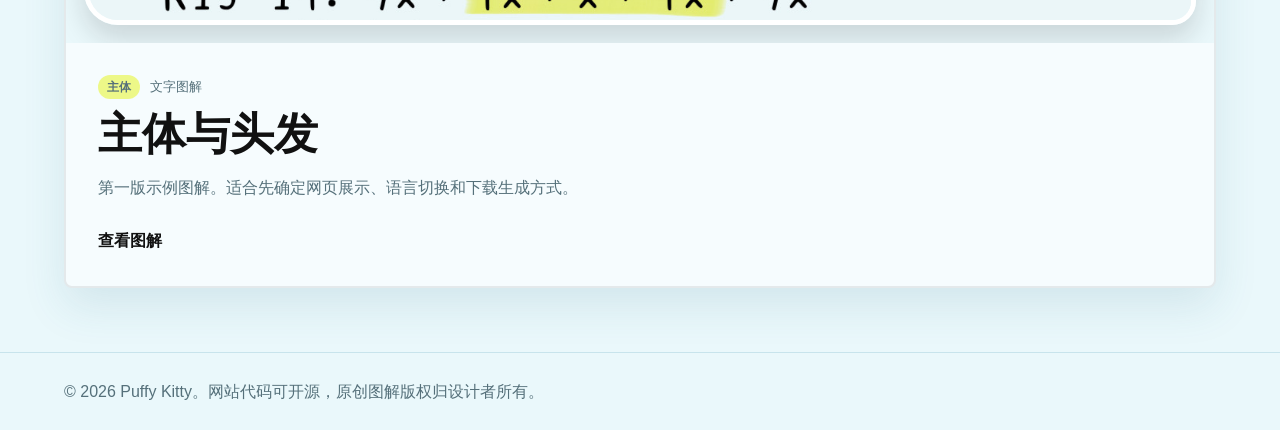
==== commit 9e9de0c7: "Refine artist layout and pattern reader" ====
--- a/index.html
+++ b/index.html
@@ -21,9 +21,10 @@
         </span>
       </a>
       <nav aria-label="主导航">
-        <a href="#/">图解</a>
-        <a href="#/about">说明</a>
-        <a href="#/contact">联系</a>
+        <a href="#/">pattern</a>
+        <a href="#/gallery">gallery</a>
+        <a href="#/contact">contact</a>
+        <a href="#/about">about</a>
       </nav>
     </header>
 
--- a/styles.css
+++ b/styles.css
@@ -1,3 +1,5 @@
+@import url("https://fontsapi.zeoseven.com/200/main/result.css");
+
 :root {
   --paper: #eaf8fb;
   --ink: #111111;
@@ -23,7 +25,7 @@
   margin: 0;
   background: var(--paper);
   color: var(--ink);
-  font-family: "Comic Sans MS", "Segoe Print", "Microsoft YaHei", Arial, sans-serif;
+  font-family: "cjkFonts 全瀨體", "Comic Sans MS", "Segoe Print", "Microsoft YaHei", Arial, sans-serif;
   line-height: 1.6;
 }
 
@@ -39,15 +41,13 @@
 .site-header {
   display: flex;
   align-items: center;
-  justify-content: space-between;
-  gap: 24px;
-  padding: 18px clamp(18px, 5vw, 64px);
+  justify-content: center;
+  flex-direction: column;
+  gap: 16px;
+  padding: 30px clamp(18px, 5vw, 64px) 20px;
   border-bottom: 1px solid var(--line);
   background: rgba(234, 248, 251, 0.94);
-  position: sticky;
-  top: 0;
-  z-index: 10;
-  backdrop-filter: blur(12px);
+  position: relative;
 }
 
 .brand,
@@ -59,7 +59,9 @@
 .brand {
   display: inline-flex;
   align-items: center;
-  gap: 12px;
+  flex-direction: column;
+  gap: 10px;
+  text-align: center;
 }
 
 .brand-mark {
@@ -67,10 +69,10 @@
   place-items: center;
   width: 42px;
   height: 42px;
-  border-radius: 50%;
+  border-radius: 18px 22px 16px 24px;
   background: var(--ink);
   color: #fff;
-  font-size: 14px;
+  font-size: 18px;
   font-weight: 700;
 }
 
@@ -80,30 +82,38 @@
 }
 
 .brand-name {
-  font-size: 19px;
-  font-weight: 700;
+  font-size: clamp(36px, 7vw, 68px);
+  font-weight: 900;
   line-height: 1.1;
 }
 
 .brand-subtitle {
   color: var(--muted);
-  font-size: 12px;
+  font-size: 16px;
 }
 
 nav {
   display: flex;
-  gap: 18px;
+  justify-content: center;
+  gap: 10px;
   flex-wrap: wrap;
 }
 
 nav a {
-  color: var(--muted);
-  font-size: 15px;
+  min-height: 34px;
+  padding: 4px 14px;
+  border: 2px solid rgba(17, 17, 17, 0.08);
+  border-radius: 999px;
+  background: #f6fcfe;
+  color: var(--ink);
+  font-size: 17px;
+  font-weight: 900;
   text-decoration: none;
 }
 
 nav a:hover {
   color: var(--ink);
+  background: rgba(234, 247, 92, 0.72);
 }
 
 .hero {
@@ -111,8 +121,8 @@
   grid-template-columns: minmax(0, 1.05fr) minmax(280px, 0.95fr);
   gap: clamp(28px, 6vw, 72px);
   align-items: center;
-  min-height: calc(100vh - 79px);
-  padding: clamp(36px, 7vw, 86px) clamp(18px, 5vw, 64px);
+  min-height: 62vh;
+  padding: clamp(28px, 5vw, 64px) clamp(18px, 5vw, 64px);
 }
 
 .hero-copy {
@@ -246,7 +256,7 @@
 }
 
 .section {
-  padding: clamp(42px, 7vw, 84px) clamp(18px, 5vw, 64px);
+  padding: clamp(34px, 5vw, 68px) clamp(18px, 5vw, 64px);
   border-top: 1px solid var(--line);
 }
 
@@ -464,16 +474,66 @@
 
 .detail-layout {
   display: grid;
-  grid-template-columns: minmax(240px, 0.48fr) minmax(0, 1fr);
-  gap: clamp(22px, 4vw, 44px);
+  grid-template-columns: minmax(300px, 0.78fr) minmax(0, 1fr);
+  gap: clamp(22px, 4vw, 42px);
   align-items: start;
+  height: calc(100vh - 156px);
+  min-height: 620px;
 }
 
 .detail-aside {
   display: grid;
   gap: 18px;
   position: sticky;
-  top: 108px;
+  top: 24px;
+  align-self: start;
+}
+
+.detail-gallery {
+  min-width: 0;
+  padding: 14px;
+  border: 2px solid rgba(17, 17, 17, 0.08);
+  border-radius: 8px;
+  background: var(--panel);
+  box-shadow: var(--shadow);
+}
+
+.image-carousel {
+  display: grid;
+  grid-auto-flow: column;
+  grid-auto-columns: 100%;
+  gap: 16px;
+  overflow-x: auto;
+  overscroll-behavior-x: contain;
+  scroll-snap-type: x mandatory;
+  scrollbar-width: thin;
+}
+
+.carousel-slide {
+  display: grid;
+  place-items: center;
+  min-height: min(68vh, 720px);
+  margin: 0;
+  scroll-snap-align: center;
+}
+
+.carousel-slide img {
+  display: block;
+  width: 100%;
+  max-height: min(68vh, 720px);
+  object-fit: contain;
+  border: 6px solid #fff;
+  border-radius: 34px 48px 30px 42px;
+  box-shadow: 0 14px 28px rgba(17, 17, 17, 0.15);
+  background: #fff;
+}
+
+.carousel-hint {
+  margin-top: 10px;
+  color: var(--muted);
+  font-size: 15px;
+  font-weight: 900;
+  text-align: center;
 }
 
 .language-panel {
@@ -512,11 +572,15 @@
 
 .pattern-detail {
   min-width: 0;
+  max-height: 100%;
+  overflow-y: auto;
+  padding-right: 12px;
+  overscroll-behavior: contain;
 }
 
 .pattern-sheet {
   margin-top: 22px;
-  padding: clamp(18px, 3vw, 28px);
+  padding: clamp(16px, 2.4vw, 24px);
   border: 2px solid rgba(17, 17, 17, 0.08);
   border-radius: 8px;
   background:
@@ -551,23 +615,24 @@
 }
 
 .sheet-section {
-  margin-top: 22px;
+  margin-top: 16px;
 }
 
 .sheet-section h4 {
-  margin: 0 0 12px;
+  margin: 0 0 8px;
   color: var(--ink);
   font-size: 24px;
   font-weight: 900;
 }
 
 .sheet-section p {
-  margin: 8px 0 0;
+  margin: 5px 0 0;
+  line-height: 1.34;
 }
 
 .round-list {
   display: grid;
-  gap: 8px;
+  gap: 1px;
   margin: 0;
   padding: 0;
   list-style: none;
@@ -575,11 +640,12 @@
 
 .round-list li {
   display: grid;
-  grid-template-columns: minmax(70px, 0.24fr) minmax(0, 1fr);
-  gap: 12px;
+  grid-template-columns: 62px minmax(0, 1fr);
+  gap: 7px;
   align-items: baseline;
-  padding: 8px 0;
+  padding: 3px 0;
   border-bottom: 1px solid rgba(221, 214, 204, 0.7);
+  line-height: 1.22;
 }
 
 .round-list span {
@@ -588,7 +654,7 @@
 }
 
 .round-list strong {
-  font-size: 24px;
+  font-size: 22px;
   font-weight: 900;
 }
 
@@ -640,6 +706,23 @@
   gap: 12px;
 }
 
+.gallery-grid {
+  display: grid;
+  grid-template-columns: repeat(auto-fit, minmax(280px, 1fr));
+  gap: 18px;
+}
+
+.gallery-grid img {
+  display: block;
+  width: 100%;
+  aspect-ratio: 3 / 4;
+  object-fit: cover;
+  border: 6px solid #fff;
+  border-radius: 34px 48px 30px 42px;
+  box-shadow: var(--shadow);
+  background: #fff;
+}
+
 .notes p,
 .contact p {
   margin: 0;
@@ -706,6 +789,22 @@
   .detail-aside {
     position: static;
   }
+
+  .detail-layout {
+    height: auto;
+    min-height: 0;
+  }
+
+  .pattern-detail {
+    max-height: none;
+    overflow: visible;
+    padding-right: 0;
+  }
+
+  .carousel-slide,
+  .carousel-slide img {
+    max-height: 520px;
+  }
 }
 
 @media (max-width: 560px) {
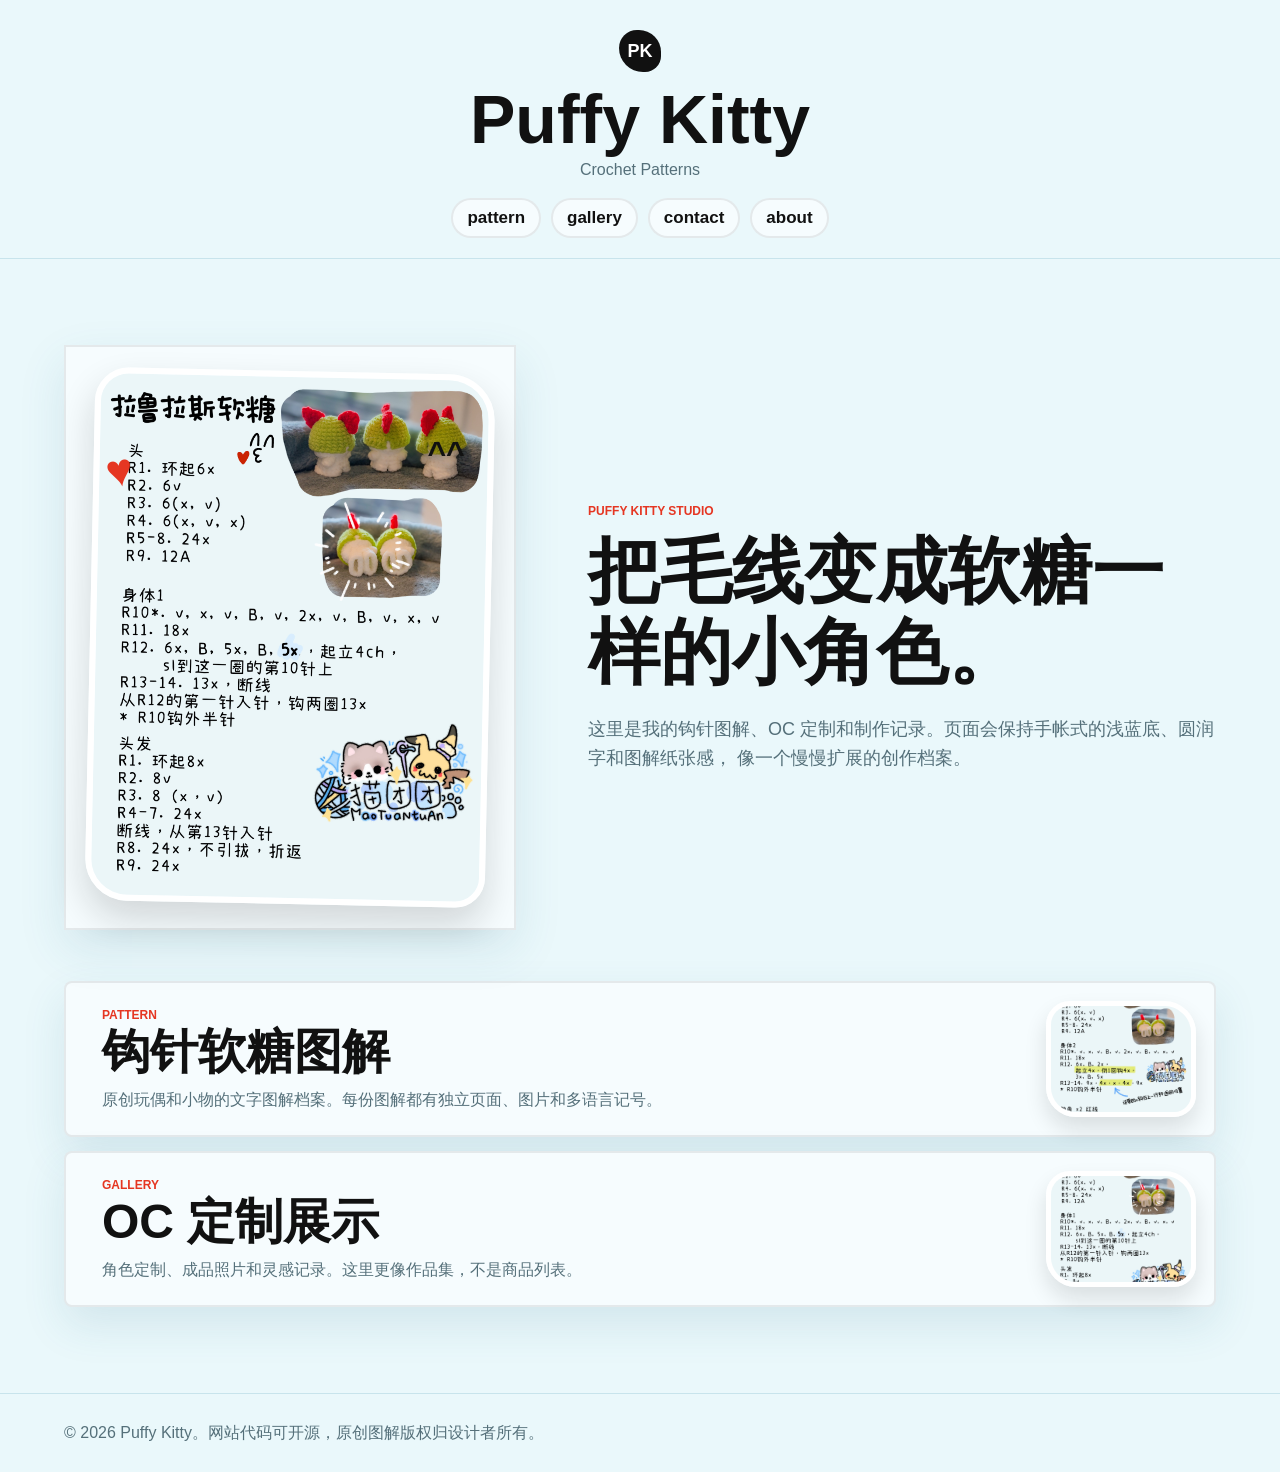
==== commit ab221725: "Add layered archive navigation" ====
--- a/index.html
+++ b/index.html
@@ -21,7 +21,7 @@
         </span>
       </a>
       <nav aria-label="主导航">
-        <a href="#/">pattern</a>
+        <a href="#/pattern">pattern</a>
         <a href="#/gallery">gallery</a>
         <a href="#/contact">contact</a>
         <a href="#/about">about</a>
@@ -29,23 +29,7 @@
     </header>
 
     <main>
-      <section class="hero">
-        <div class="hero-copy">
-          <p class="eyebrow">原创钩针图解</p>
-          <h1>像手帐一样整理每一份钩针图解。</h1>
-          <p>
-            延续浅蓝底、粗黑圆润字、手绘标注和贴纸感图片的风格。点进二级页面后，可以切换中文、US、UK 记号，并按当前语言生成图片或 PDF。
-          </p>
-        </div>
-        <div class="hero-panel scrapbook-panel" aria-hidden="true">
-          <img src="assets/larvitar-pattern-1.jpeg" alt="" />
-          <div class="doodle-heart">♥</div>
-          <div class="doodle-face">^^</div>
-          <div class="doodle-caption">pattern notes</div>
-        </div>
-      </section>
-
-      <section id="app" class="section app-shell" aria-live="polite"></section>
+      <section id="app" class="app-shell" aria-live="polite"></section>
     </main>
 
     <footer>
--- a/styles.css
+++ b/styles.css
@@ -116,19 +116,6 @@
   background: rgba(234, 247, 92, 0.72);
 }
 
-.hero {
-  display: grid;
-  grid-template-columns: minmax(0, 1.05fr) minmax(280px, 0.95fr);
-  gap: clamp(28px, 6vw, 72px);
-  align-items: center;
-  min-height: 62vh;
-  padding: clamp(28px, 5vw, 64px) clamp(18px, 5vw, 64px);
-}
-
-.hero-copy {
-  max-width: 760px;
-}
-
 .eyebrow {
   margin: 0 0 10px;
   color: var(--rose);
@@ -138,20 +125,20 @@
   text-transform: uppercase;
 }
 
-.hero h1,
+.home-intro h1,
 .section h2,
 .pattern-detail h2 {
   margin: 0;
   line-height: 1.12;
 }
 
-.hero h1 {
+.home-intro h1 {
   font-size: clamp(38px, 6vw, 72px);
-  max-width: 800px;
+  max-width: 760px;
   font-weight: 900;
 }
 
-.hero p:not(.eyebrow),
+.home-intro p:not(.eyebrow),
 .pattern-card p,
 .pattern-detail p,
 .language-panel p,
@@ -160,31 +147,41 @@
   color: var(--muted);
 }
 
-.hero p:not(.eyebrow) {
+.home-intro p:not(.eyebrow) {
   margin: 22px 0 0;
   font-size: 18px;
-  max-width: 650px;
-}
-
-.hero-panel {
+  max-width: 680px;
+}
+
+.section {
+  padding: clamp(34px, 5vw, 68px) clamp(18px, 5vw, 64px);
+  border-top: 1px solid var(--line);
+}
+
+.app-shell {
+  min-height: 70vh;
+}
+
+.home-hero {
+  display: grid;
+  grid-template-columns: minmax(280px, 0.72fr) minmax(0, 1fr);
+  gap: clamp(28px, 6vw, 72px);
+  align-items: center;
+  padding: clamp(36px, 7vw, 86px) clamp(18px, 5vw, 64px) clamp(24px, 4vw, 52px);
+}
+
+.home-portrait {
+  position: relative;
   display: grid;
   place-items: center;
-  min-height: 420px;
+  min-height: 430px;
+  padding: 24px;
   border: 2px solid rgba(17, 17, 17, 0.08);
-  background:
-    linear-gradient(135deg, rgba(127, 199, 233, 0.22), transparent 42%),
-    linear-gradient(315deg, rgba(234, 247, 92, 0.18), transparent 44%),
-    var(--panel);
+  background: var(--panel);
   box-shadow: var(--shadow);
 }
 
-.scrapbook-panel {
-  position: relative;
-  overflow: hidden;
-  padding: 22px;
-}
-
-.scrapbook-panel img {
+.home-portrait img {
   display: block;
   width: min(100%, 430px);
   aspect-ratio: 3 / 4;
@@ -195,73 +192,78 @@
   transform: rotate(1.2deg);
 }
 
-.doodle-heart,
-.doodle-face,
-.doodle-caption {
+.portrait-doodle {
   position: absolute;
   font-weight: 900;
 }
 
-.doodle-heart {
-  left: 11%;
-  top: 18%;
+.portrait-doodle.heart {
+  left: 9%;
+  top: 15%;
   color: var(--rose);
-  font-size: 44px;
+  font-size: 46px;
   transform: rotate(-10deg);
 }
 
-.doodle-face {
-  right: 13%;
-  top: 16%;
+.portrait-doodle.face {
+  right: 11%;
+  top: 14%;
   font-size: 32px;
 }
 
-.doodle-caption {
-  right: 9%;
-  bottom: 10%;
-  padding: 5px 12px;
-  background: rgba(234, 247, 92, 0.74);
-  border-radius: 4px;
-  font-size: 22px;
-  transform: rotate(-5deg);
-}
-
-.stitch-grid {
-  display: grid;
-  grid-template-columns: repeat(4, 66px);
-  gap: 16px;
-}
-
-.stitch-grid span {
-  width: 66px;
-  height: 66px;
-  border: 3px solid var(--ink);
-  border-radius: 50%;
-  position: relative;
-  background: var(--paper);
-}
-
-.stitch-grid span::before,
-.stitch-grid span::after {
-  content: "";
-  position: absolute;
-  inset: 17px;
-  border: 2px solid var(--rose);
-  border-radius: 50%;
-}
-
-.stitch-grid span::after {
-  inset: 27px 9px;
-  border-color: var(--sage);
-}
-
-.section {
-  padding: clamp(34px, 5vw, 68px) clamp(18px, 5vw, 64px);
-  border-top: 1px solid var(--line);
-}
-
-.app-shell {
-  min-height: 52vh;
+.home-intro {
+  max-width: 800px;
+}
+
+.series-list {
+  display: grid;
+  gap: 14px;
+  padding: 0 clamp(18px, 5vw, 64px) clamp(44px, 7vw, 86px);
+}
+
+.series-row {
+  display: grid;
+  grid-template-columns: minmax(0, 1fr) 150px;
+  gap: 22px;
+  align-items: center;
+  min-height: 150px;
+  padding: 18px 18px 18px clamp(20px, 4vw, 36px);
+  border: 2px solid rgba(17, 17, 17, 0.08);
+  border-radius: 8px;
+  background: var(--panel);
+  color: var(--ink);
+  text-decoration: none;
+  box-shadow: var(--shadow);
+  transition: transform 160ms ease, box-shadow 160ms ease;
+}
+
+.series-row:hover {
+  transform: translateY(-2px);
+  box-shadow: 0 22px 50px rgba(44, 104, 132, 0.16);
+}
+
+.series-row h2,
+.series-row p {
+  margin: 0;
+}
+
+.series-row h2 {
+  font-size: clamp(28px, 4vw, 48px);
+  line-height: 1.12;
+}
+
+.series-row p:not(.eyebrow) {
+  margin-top: 8px;
+  color: var(--muted);
+}
+
+.series-row img {
+  width: 150px;
+  height: 116px;
+  object-fit: cover;
+  border: 5px solid #fff;
+  border-radius: 24px 32px 22px 30px;
+  box-shadow: 0 12px 22px rgba(17, 17, 17, 0.12);
 }
 
 .section-heading {
@@ -477,7 +479,7 @@
   grid-template-columns: minmax(300px, 0.78fr) minmax(0, 1fr);
   gap: clamp(22px, 4vw, 42px);
   align-items: start;
-  height: calc(100vh - 156px);
+  height: calc(100vh - 96px);
   min-height: 620px;
 }
 
@@ -506,7 +508,12 @@
   overflow-x: auto;
   overscroll-behavior-x: contain;
   scroll-snap-type: x mandatory;
-  scrollbar-width: thin;
+  scrollbar-width: none;
+}
+
+.image-carousel::-webkit-scrollbar,
+.pattern-detail::-webkit-scrollbar {
+  display: none;
 }
 
 .carousel-slide {
@@ -574,8 +581,10 @@
   min-width: 0;
   max-height: 100%;
   overflow-y: auto;
-  padding-right: 12px;
+  padding-right: 0;
   overscroll-behavior: contain;
+  scrollbar-width: none;
+  -ms-overflow-style: none;
 }
 
 .pattern-sheet {
@@ -750,40 +759,18 @@
     flex-direction: column;
   }
 
-  .hero,
+  .home-hero,
   .detail-layout,
   .split {
     grid-template-columns: 1fr;
   }
 
-  .hero {
+  .home-hero {
     min-height: auto;
   }
 
-  .hero h1 {
+  .home-intro h1 {
     font-size: 40px;
-  }
-
-  .hero-panel {
-    min-height: 320px;
-  }
-
-  .stitch-grid {
-    grid-template-columns: repeat(4, 48px);
-    gap: 11px;
-  }
-
-  .stitch-grid span {
-    width: 48px;
-    height: 48px;
-  }
-
-  .stitch-grid span::before {
-    inset: 12px;
-  }
-
-  .stitch-grid span::after {
-    inset: 20px 7px;
   }
 
   .detail-aside {
@@ -805,6 +792,15 @@
   .carousel-slide img {
     max-height: 520px;
   }
+
+  .series-row {
+    grid-template-columns: 1fr;
+  }
+
+  .series-row img {
+    width: 100%;
+    height: 180px;
+  }
 }
 
 @media (max-width: 560px) {
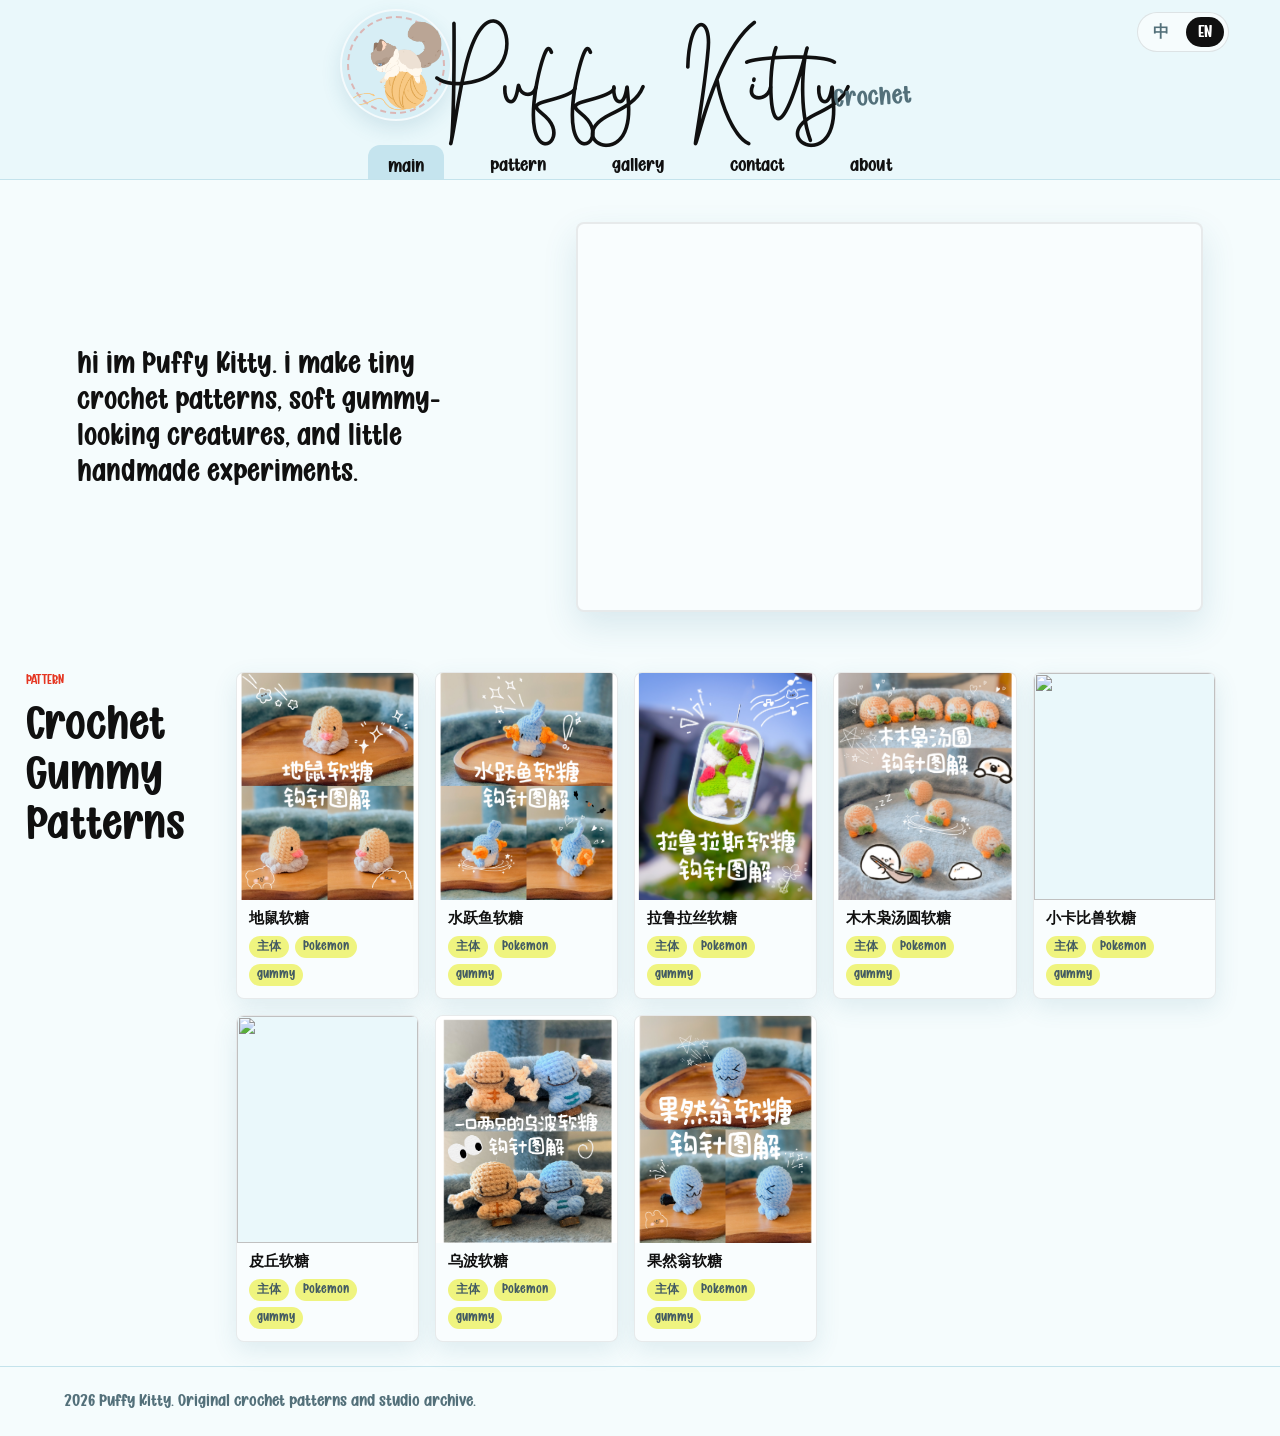
==== commit 516a18aa: "Update site content and pattern archive" ====
--- a/index.html
+++ b/index.html
@@ -1,30 +1,37 @@
 <!doctype html>
-<html lang="zh-CN">
+<html lang="en">
   <head>
     <meta charset="utf-8" />
     <meta name="viewport" content="width=device-width, initial-scale=1" />
     <title>Puffy Kitty Crochet Patterns</title>
     <meta
       name="description"
-      content="Puffy Kitty 的原创钩针图解发布页，可在线阅读并下载图片或 PDF。"
+      content="Puffy Kitty crochet patterns, handmade gallery, and studio notes."
     />
-    <link rel="stylesheet" href="styles.css" />
-    <script src="scripts.js" defer></script>
+    <link rel="stylesheet" href="styles.css?v=header-logo-1" />
+    <script src="scripts.js?v=header-logo-1" defer></script>
   </head>
   <body>
     <header class="site-header">
-      <a class="brand" href="#/" aria-label="Puffy Kitty 首页">
-        <span class="brand-mark">PK</span>
+      <a class="brand" href="#/" aria-label="Puffy Kitty home">
+        <span class="brand-mark">
+          <img src="logo/CoverLogo.PNG" alt="" />
+        </span>
         <span>
           <span class="brand-name">Puffy Kitty</span>
-          <span class="brand-subtitle">Crochet Patterns</span>
+          <span class="brand-subtitle" data-i18n="brandSubtitle">Crochet</span>
         </span>
       </a>
-      <nav aria-label="主导航">
-        <a href="#/pattern">pattern</a>
-        <a href="#/gallery">gallery</a>
-        <a href="#/contact">contact</a>
-        <a href="#/about">about</a>
+      <div class="site-language-toggle" role="group" aria-label="Site language">
+        <button type="button" data-site-language="zh">中</button>
+        <button type="button" data-site-language="en">EN</button>
+      </div>
+      <nav aria-label="Main navigation">
+        <a href="#/" data-nav="home" data-i18n="nav.home">main</a>
+        <a href="#/pattern" data-nav="pattern" data-i18n="nav.pattern">pattern</a>
+        <a href="#/gallery" data-nav="gallery" data-i18n="nav.gallery">gallery</a>
+        <a href="#/contact" data-nav="contact" data-i18n="nav.contact">contact</a>
+        <a href="#/about" data-nav="about" data-i18n="nav.about">about</a>
       </nav>
     </header>
 
@@ -33,7 +40,7 @@
     </main>
 
     <footer>
-      <p>© 2026 Puffy Kitty。网站代码可开源，原创图解版权归设计者所有。</p>
+      <p data-i18n="footer">2026 Puffy Kitty. Original crochet patterns and studio archive.</p>
     </footer>
   </body>
 </html>
--- a/styles.css
+++ b/styles.css
@@ -1,16 +1,59 @@
 @import url("https://fontsapi.zeoseven.com/200/main/result.css");
 
+@font-face {
+  font-family: "South Town";
+  src: url("font/SouthTown.otf") format("opentype");
+  font-style: normal;
+  font-weight: 400;
+  font-display: swap;
+}
+
+@font-face {
+  font-family: "naikaifont";
+  src: url("https://cdn.jsdelivr.net/gh/max32002/naikaifont@1.89/webfont/NaikaiFont-Regular.woff2") format("woff2");
+  font-style: normal;
+  font-weight: 400 900;
+  font-display: swap;
+  unicode-range: U+3400-4DBF, U+4E00-9FFF, U+F900-FAFF, U+3000-303F, U+FF00-FFEF;
+}
+
+@font-face {
+  font-family: "Handmade Alphabet";
+  src: url("font/Handmade Alphabet.otf") format("opentype");
+  font-style: normal;
+  font-weight: 400;
+  font-display: swap;
+  unicode-range: U+0000-00FF, U+2018-2019, U+201C-201D;
+}
+
+@font-face {
+  font-family: "Handmade Alphabet";
+  src: url("font/Handmade Alphabet.otf") format("opentype");
+  font-style: normal;
+  font-weight: 700;
+  font-display: swap;
+  unicode-range: U+0000-00FF, U+2018-2019, U+201C-201D;
+}
+
+@font-face {
+  font-family: "Handmade Alphabet";
+  src: url("font/Handmade Alphabet.otf") format("opentype");
+  font-style: normal;
+  font-weight: 900;
+  font-display: swap;
+  unicode-range: U+0000-00FF, U+2018-2019, U+201C-201D;
+}
+
 :root {
-  --paper: #eaf8fb;
-  --ink: #111111;
-  --muted: #55707a;
-  --line: #c8e4ec;
+  --paper: #f5fcfd;
+  --panel: #f9fdfe;
+  --ink: #101010;
+  --muted: #53707a;
+  --line: #c4e3ec;
+  --header-blue: #eaf8fb;
   --rose: #e53622;
-  --sage: #4e8cc7;
-  --gold: #eaf75c;
-  --blue: #7fc7e9;
-  --panel: #f6fcfe;
-  --shadow: 0 18px 44px rgba(44, 104, 132, 0.12);
+  --yellow: #eef36a;
+  --shadow: 0 14px 34px rgba(46, 112, 143, 0.14);
 }
 
 * {
@@ -25,8 +68,8 @@
   margin: 0;
   background: var(--paper);
   color: var(--ink);
-  font-family: "cjkFonts 全瀨體", "Comic Sans MS", "Segoe Print", "Microsoft YaHei", Arial, sans-serif;
-  line-height: 1.6;
+  font-family: "Handmade Alphabet", "naikaifont", "cjkFonts 全瀨體", "Segoe Print", "Comic Sans MS", "Microsoft YaHei", Arial, sans-serif;
+  line-height: 1.55;
 }
 
 a {
@@ -39,15 +82,19 @@
 }
 
 .site-header {
+  --brand-stage-width: 760px;
+  --brand-stage-scale: 1;
+  position: relative;
   display: flex;
   align-items: center;
-  justify-content: center;
   flex-direction: column;
-  gap: 16px;
-  padding: 30px clamp(18px, 5vw, 64px) 20px;
+  justify-content: flex-start;
+  min-height: 180px;
+  gap: 0;
+  padding: 0 clamp(18px, 5vw, 64px);
   border-bottom: 1px solid var(--line);
-  background: rgba(234, 248, 251, 0.94);
-  position: relative;
+  background: var(--header-blue);
+  overflow: hidden;
 }
 
 .brand,
@@ -57,273 +104,427 @@
 }
 
 .brand {
+  position: relative;
+  display: inline-grid;
+  flex: 0 0 auto;
+  align-items: center;
+  justify-items: center;
+  width: var(--brand-stage-width);
+  min-width: 0;
+  min-height: 122px;
+  margin-top: 6px;
+  text-align: center;
+  transform: scale(var(--brand-stage-scale));
+  transform-origin: top center;
+}
+
+.brand-mark {
+  position: absolute;
+  left: calc(50% - 300px);
+  top: 45%;
+  z-index: 1;
+  display: grid;
+  place-items: center;
+  width: 112px;
+  height: 112px;
+  overflow: hidden;
+  border: 2px solid rgba(255, 255, 255, 0.72);
+  border-radius: 50%;
+  background: #d7eef5;
+  box-shadow: 0 8px 20px rgba(46, 112, 143, 0.14);
+  transform: translateY(-50%);
+}
+
+.brand-mark::before {
+  content: "";
+  position: absolute;
+  inset: 5px;
+  border: 2px dashed rgba(229, 54, 34, 0.3);
+  border-radius: 50%;
+  animation: heroLogoSpin 10s linear infinite;
+}
+
+.brand-mark img {
+  position: relative;
+  z-index: 1;
+  width: 88%;
+  height: 88%;
+  object-fit: contain;
+  object-position: center;
+  animation: heroLogoSpin 18s linear infinite reverse;
+}
+
+.brand-name,
+.brand-subtitle {
+  position: relative;
+  z-index: 2;
+  display: block;
+}
+
+.brand-name {
+  font-family: "South Town", "Segoe Print", cursive;
+  font-size: 132px;
+  font-weight: 400;
+  line-height: 1;
+}
+
+.brand-subtitle {
+  position: absolute;
+  right: calc(50% - 272px);
+  bottom: 22px;
+  z-index: 3;
+  margin-top: 0;
+  color: var(--muted);
+  font-size: 24px;
+  font-weight: 900;
+  transform: rotate(-3deg);
+}
+
+.site-header > nav {
+  position: absolute;
+  left: 50%;
+  bottom: -1px;
+  z-index: 5;
+  display: flex;
+  justify-content: center;
+  align-items: flex-end;
+  gap: 26px;
+  flex-wrap: nowrap;
+  max-width: calc(100vw - 32px);
+  transform: translateX(-50%);
+}
+
+.site-header > nav a {
   display: inline-flex;
   align-items: center;
-  flex-direction: column;
-  gap: 10px;
-  text-align: center;
-}
-
-.brand-mark {
-  display: grid;
-  place-items: center;
-  width: 42px;
-  height: 42px;
-  border-radius: 18px 22px 16px 24px;
+  justify-content: center;
+  min-width: 0;
+  min-height: 34px;
+  min-width: 68px;
+  padding: 8px 20px 0;
+  border: 0;
+  border-radius: 12px 12px 0 0;
+  background: transparent;
+  box-shadow: none;
+  color: var(--ink);
+  font-size: 18px;
+  font-weight: 700;
+  text-decoration: none;
+}
+
+.site-header > nav a:hover,
+.site-header > nav a.is-active {
+  background: rgba(185, 222, 234, 0.74);
+  font-weight: 900;
+  transform: translateY(1px);
+}
+
+.site-language-toggle {
+  position: absolute;
+  top: 12px;
+  right: clamp(16px, 4vw, 54px);
+  display: flex;
+  gap: 6px;
+  padding: 4px;
+  border: 1px solid rgba(16, 16, 16, 0.1);
+  border-radius: 999px;
+  background: rgba(249, 253, 254, 0.78);
+}
+
+.site-language-toggle button {
+  min-width: 38px;
+  min-height: 30px;
+  border: 0;
+  border-radius: 999px;
+  background: transparent;
+  color: var(--muted);
+  font: inherit;
+  font-weight: 900;
+  cursor: pointer;
+}
+
+.site-language-toggle button.is-active,
+.site-language-toggle button:hover {
   background: var(--ink);
   color: #fff;
-  font-size: 18px;
-  font-weight: 700;
-}
-
-.brand-name,
-.brand-subtitle {
-  display: block;
-}
-
-.brand-name {
-  font-size: clamp(36px, 7vw, 68px);
-  font-weight: 900;
-  line-height: 1.1;
-}
-
-.brand-subtitle {
-  color: var(--muted);
-  font-size: 16px;
-}
-
-nav {
-  display: flex;
-  justify-content: center;
-  gap: 10px;
-  flex-wrap: wrap;
-}
-
-nav a {
-  min-height: 34px;
-  padding: 4px 14px;
-  border: 2px solid rgba(17, 17, 17, 0.08);
-  border-radius: 999px;
-  background: #f6fcfe;
-  color: var(--ink);
-  font-size: 17px;
-  font-weight: 900;
-  text-decoration: none;
-}
-
-nav a:hover {
-  color: var(--ink);
-  background: rgba(234, 247, 92, 0.72);
+}
+
+.app-shell {
+  min-height: 70vh;
+}
+
+.section {
+  padding: clamp(8px, 2.4vw, 24px) clamp(16px, 5vw, 64px);
+  border-top: 0;
 }
 
 .eyebrow {
   margin: 0 0 10px;
   color: var(--rose);
   font-size: 12px;
-  font-weight: 700;
+  font-weight: 900;
   letter-spacing: 0;
   text-transform: uppercase;
 }
 
-.home-intro h1,
-.section h2,
-.pattern-detail h2 {
-  margin: 0;
-  line-height: 1.12;
-}
-
-.home-intro h1 {
-  font-size: clamp(38px, 6vw, 72px);
-  max-width: 760px;
-  font-weight: 900;
-}
-
-.home-intro p:not(.eyebrow),
-.pattern-card p,
-.pattern-detail p,
-.language-panel p,
-.notes p,
-.contact p {
-  color: var(--muted);
-}
-
-.home-intro p:not(.eyebrow) {
-  margin: 22px 0 0;
-  font-size: 18px;
-  max-width: 680px;
-}
-
-.section {
-  padding: clamp(34px, 5vw, 68px) clamp(18px, 5vw, 64px);
-  border-top: 1px solid var(--line);
-}
-
-.app-shell {
-  min-height: 70vh;
-}
-
 .home-hero {
   display: grid;
-  grid-template-columns: minmax(280px, 0.72fr) minmax(0, 1fr);
-  gap: clamp(28px, 6vw, 72px);
+  grid-template-columns: minmax(0, 0.82fr) minmax(320px, 1.18fr);
+  gap: clamp(24px, 5vw, 64px);
   align-items: center;
-  padding: clamp(36px, 7vw, 86px) clamp(18px, 5vw, 64px) clamp(24px, 4vw, 52px);
-}
-
-.home-portrait {
+  min-height: min(390px, calc(100vh - 230px));
+  padding: clamp(24px, 4vw, 42px) clamp(18px, 6vw, 86px);
+  background: var(--paper);
+}
+
+.home-intro {
+  max-width: 620px;
+}
+
+.home-intro p {
+  margin: 4px 0 0;
+  color: var(--ink);
+  font-size: clamp(20px, 2.25vw, 28px);
+  font-weight: 900;
+  line-height: 1.28;
+}
+
+.hero-logo {
   position: relative;
   display: grid;
+  align-items: center;
+  min-height: clamp(108px, 13vw, 154px);
+  padding-left: clamp(72px, 7vw, 104px);
+}
+
+.hero-logo-circle {
+  position: absolute;
+  left: 0;
+  top: 50%;
+  z-index: 1;
+  display: grid;
   place-items: center;
-  min-height: 430px;
-  padding: 24px;
-  border: 2px solid rgba(17, 17, 17, 0.08);
-  background: var(--panel);
+  width: clamp(142px, 15vw, 202px);
+  aspect-ratio: 1;
+  overflow: hidden;
+  border: 5px solid #fff;
+  border-radius: 50%;
+  background: #eefbff;
   box-shadow: var(--shadow);
-}
-
-.home-portrait img {
+  transform: translateY(-50%);
+}
+
+.hero-logo-circle::before {
+  content: "";
+  position: absolute;
+  inset: 5px;
+  border: 2px dashed rgba(229, 54, 34, 0.32);
+  border-radius: 50%;
+  animation: heroLogoSpin 10s linear infinite;
+}
+
+.hero-logo-circle img {
+  position: relative;
+  z-index: 1;
+  width: 88%;
+  height: 88%;
+  object-fit: contain;
+  animation: heroLogoSpin 18s linear infinite reverse;
+}
+
+.hero-wordmark {
+  position: relative;
+  z-index: 2;
+  display: inline-block;
+  width: max-content;
+}
+
+.hero-brand {
   display: block;
-  width: min(100%, 430px);
-  aspect-ratio: 3 / 4;
-  object-fit: cover;
-  border: 6px solid #fff;
-  border-radius: 34px 46px 30px 42px;
-  box-shadow: 0 18px 36px rgba(17, 17, 17, 0.16);
-  transform: rotate(1.2deg);
-}
-
-.portrait-doodle {
+  font-family: "South Town", "Segoe Print", cursive;
+  font-size: clamp(76px, 10.5vw, 136px);
+  line-height: 0.9;
+  color: var(--ink);
+}
+
+.hero-subtitle {
   position: absolute;
-  font-weight: 900;
-}
-
-.portrait-doodle.heart {
-  left: 9%;
-  top: 15%;
-  color: var(--rose);
-  font-size: 46px;
-  transform: rotate(-10deg);
-}
-
-.portrait-doodle.face {
-  right: 11%;
-  top: 14%;
-  font-size: 32px;
-}
-
-.home-intro {
-  max-width: 800px;
-}
-
-.series-list {
-  display: grid;
-  gap: 14px;
-  padding: 0 clamp(18px, 5vw, 64px) clamp(44px, 7vw, 86px);
-}
-
-.series-row {
-  display: grid;
-  grid-template-columns: minmax(0, 1fr) 150px;
-  gap: 22px;
-  align-items: center;
-  min-height: 150px;
-  padding: 18px 18px 18px clamp(20px, 4vw, 36px);
-  border: 2px solid rgba(17, 17, 17, 0.08);
-  border-radius: 8px;
-  background: var(--panel);
-  color: var(--ink);
-  text-decoration: none;
-  box-shadow: var(--shadow);
-  transition: transform 160ms ease, box-shadow 160ms ease;
-}
-
-.series-row:hover {
-  transform: translateY(-2px);
-  box-shadow: 0 22px 50px rgba(44, 104, 132, 0.16);
-}
-
-.series-row h2,
-.series-row p {
-  margin: 0;
-}
-
-.series-row h2 {
-  font-size: clamp(28px, 4vw, 48px);
-  line-height: 1.12;
-}
-
-.series-row p:not(.eyebrow) {
-  margin-top: 8px;
-  color: var(--muted);
-}
-
-.series-row img {
-  width: 150px;
-  height: 116px;
-  object-fit: cover;
-  border: 5px solid #fff;
-  border-radius: 24px 32px 22px 30px;
-  box-shadow: 0 12px 22px rgba(17, 17, 17, 0.12);
-}
-
-.section-heading {
-  margin-bottom: 24px;
-}
-
-.section h2 {
-  font-size: clamp(28px, 4vw, 44px);
-}
-
-.pattern-grid {
-  display: grid;
-  grid-template-columns: repeat(auto-fit, minmax(280px, 1fr));
-  gap: 18px;
-}
-
-.pattern-card {
+  right: -6px;
+  bottom: -12px;
+  z-index: 3;
+  color: var(--muted);
+  font-size: clamp(28px, 3.7vw, 48px);
+  font-weight: 900;
+  line-height: 1;
+  transform: rotate(-4deg);
+}
+
+.home-slideshow {
+  position: relative;
+  min-height: clamp(260px, 34vw, 390px);
   overflow: hidden;
-  border: 2px solid rgba(17, 17, 17, 0.08);
+  border: 2px solid rgba(16, 16, 16, 0.08);
   border-radius: 8px;
   background: var(--panel);
   box-shadow: var(--shadow);
 }
 
+.home-slide {
+  position: absolute;
+  inset: 18px;
+  margin: 0;
+  opacity: 0;
+  animation: homeSlide 12s infinite;
+  animation-delay: calc(var(--slide-index) * 4s);
+}
+
+.home-slide img {
+  display: block;
+  width: 100%;
+  height: 100%;
+  object-fit: cover;
+  border: 6px solid #fff;
+  border-radius: 8px;
+  box-shadow: 0 14px 26px rgba(17, 17, 17, 0.14);
+}
+
+@keyframes homeSlide {
+  0%,
+  8% {
+    opacity: 0;
+    transform: translateX(16px);
+  }
+
+  14%,
+  39% {
+    opacity: 1;
+    transform: translateX(0);
+  }
+
+  45%,
+  100% {
+    opacity: 0;
+    transform: translateX(-16px);
+  }
+}
+
+@keyframes heroLogoSpin {
+  to {
+    transform: rotate(360deg);
+  }
+}
+
+@media (prefers-reduced-motion: reduce) {
+  .home-slide,
+  .brand-mark::before,
+  .brand-mark img,
+  .hero-logo-circle::before,
+  .hero-logo-circle img {
+    animation: none;
+  }
+
+  .home-slide:first-child {
+    opacity: 1;
+    transform: none;
+  }
+}
+
+.pattern-library {
+  display: grid;
+  grid-template-columns: minmax(130px, 180px) minmax(0, 1fr);
+  gap: clamp(12px, 3vw, 30px);
+  align-items: start;
+  padding-top: 18px;
+  padding-left: clamp(8px, 2vw, 28px);
+}
+
+.pattern-filters {
+  position: sticky;
+  top: 16px;
+  display: grid;
+  gap: 4px;
+  padding: 6px;
+  border-radius: 8px;
+  background: transparent;
+}
+
+.pattern-filter {
+  display: flex;
+  align-items: center;
+  justify-content: flex-start;
+  min-height: 30px;
+  padding: 3px 10px;
+  border: 0;
+  border-radius: 6px;
+  background: transparent;
+  color: var(--ink);
+  font: inherit;
+  font-size: 14px;
+  font-weight: 700;
+  cursor: pointer;
+}
+
+.pattern-filter:hover,
+.pattern-filter.is-active {
+  background: rgba(185, 222, 234, 0.62);
+  font-weight: 900;
+}
+
+.pattern-archive {
+  min-width: 0;
+}
+
+.pattern-series {
+  margin-bottom: 28px;
+}
+
+.pattern-library .pattern-series > h2 {
+  margin: 0 0 12px;
+  color: var(--ink);
+  font-size: clamp(20px, 2vw, 26px);
+  line-height: 1.12;
+}
+
+.pattern-series:last-child {
+  margin-bottom: 0;
+}
+
+.pattern-grid {
+  display: grid;
+  grid-template-columns: repeat(auto-fill, minmax(160px, 1fr));
+  gap: 16px;
+}
+
+.pattern-card {
+  width: 100%;
+  overflow: hidden;
+  border: 1px solid rgba(16, 16, 16, 0.08);
+  border-radius: 8px;
+  background: var(--panel);
+  box-shadow: 0 8px 24px rgba(46, 112, 143, 0.12);
+}
+
 .list-card {
   transition: transform 160ms ease, box-shadow 160ms ease;
 }
 
 .list-card:hover {
   transform: translateY(-2px);
-  box-shadow: 0 22px 50px rgba(57, 48, 38, 0.12);
+  box-shadow: 0 14px 32px rgba(46, 112, 143, 0.18);
 }
 
 .card-link {
-  display: grid;
-  height: 100%;
+  display: block;
 }
 
 .pattern-preview {
-  min-height: 100%;
-  background-color: #eee5dc;
-}
-
-.crochet-preview {
-  position: relative;
-  min-height: 290px;
-  overflow: hidden;
-  background:
-    linear-gradient(135deg, rgba(234, 247, 92, 0.32), transparent 48%),
-    linear-gradient(315deg, rgba(127, 199, 233, 0.28), transparent 52%),
-    #eaf8fb;
+  background-color: #e8f2f5;
 }
 
 .photo-preview {
   position: relative;
-  display: grid;
-  place-items: center;
-  min-height: 320px;
-  padding: 18px;
   overflow: hidden;
+  aspect-ratio: 4 / 5;
   background: #eaf8fb;
 }
 
@@ -331,170 +532,100 @@
   display: block;
   width: 100%;
   height: 100%;
-  max-height: 430px;
   object-fit: cover;
-  border: 5px solid #fff;
-  border-radius: 26px 36px 24px 34px;
-  box-shadow: 0 14px 28px rgba(17, 17, 17, 0.15);
-}
-
-.compact-preview.photo-preview {
-  min-height: 360px;
-}
-
-.preview-spark {
-  position: absolute;
-  width: 42px;
-  height: 6px;
-  border-radius: 999px;
-  background: #fff;
-}
-
-.spark-one {
-  left: 13%;
-  top: 30%;
-  transform: rotate(35deg);
-}
-
-.spark-two {
-  right: 18%;
-  top: 22%;
-  transform: rotate(-62deg);
-}
-
-.spark-three {
-  left: 20%;
-  bottom: 24%;
-  transform: rotate(-18deg);
-}
-
-.compact-preview {
-  min-height: 320px;
-  border: 1px solid var(--line);
-  border-radius: 8px;
-}
-
-.preview-loop {
-  position: absolute;
-  display: block;
-  border: 12px solid rgba(39, 34, 29, 0.82);
-  border-radius: 50%;
-  transform: rotate(-22deg);
-}
-
-.loop-one {
-  width: 220px;
-  height: 130px;
-  top: 56px;
-  left: 12%;
-}
-
-.loop-two {
-  width: 250px;
-  height: 150px;
-  top: 116px;
-  left: 24%;
-  border-color: rgba(182, 95, 114, 0.72);
-}
-
-.loop-three {
-  width: 210px;
-  height: 126px;
-  top: 174px;
-  left: 16%;
-  border-color: rgba(111, 132, 103, 0.76);
-}
-
+}
+
+.crochet-preview {
+  position: relative;
+  min-height: 210px;
+  overflow: hidden;
+  background: linear-gradient(135deg, rgba(238, 243, 106, 0.35), transparent 48%), #eaf8fb;
+}
+
+.preview-spark,
+.preview-loop,
 .preview-hook {
-  position: absolute;
-  top: 20px;
-  right: 18%;
-  width: 18px;
-  height: 260px;
-  border-radius: 999px;
-  background: var(--ink);
-  transform: rotate(28deg);
-}
-
-.preview-hook::before {
-  content: "";
-  position: absolute;
-  top: -28px;
-  left: -15px;
-  width: 48px;
-  height: 58px;
-  border: 14px solid var(--ink);
-  border-left-color: transparent;
-  border-bottom-color: transparent;
-  border-radius: 50%;
+  display: none;
 }
 
 .pattern-body {
-  padding: clamp(20px, 4vw, 32px);
+  padding: 10px 12px 12px;
+}
+
+.pattern-card .pattern-body h2 {
+  margin: 0 0 8px;
+  font-size: 15px;
+  font-weight: 900;
+  line-height: 1.24;
 }
 
 .pattern-meta {
   display: flex;
   align-items: center;
-  gap: 10px;
-  color: var(--muted);
-  font-size: 13px;
+  flex-wrap: wrap;
+  gap: 6px;
+  color: var(--muted);
+  font-size: 12px;
 }
 
 .tag {
   display: inline-flex;
   align-items: center;
-  min-height: 24px;
-  padding: 0 9px;
+  min-height: 22px;
+  padding: 0 8px;
   border-radius: 999px;
-  background: rgba(234, 247, 92, 0.72);
-  color: var(--muted);
+  background: rgba(238, 243, 106, 0.86);
+  color: #435b63;
   font-size: 12px;
-  font-weight: 700;
-}
-
-.pattern-card h2,
-.pattern-detail h2 {
-  margin: 10px 0 8px;
-  font-size: clamp(28px, 4vw, 44px);
-  font-weight: 900;
-}
-
-.text-link,
-.back-link {
-  display: inline-flex;
-  margin-top: 12px;
+  font-weight: 900;
+}
+
+.detail-section {
+  padding-top: 24px;
+}
+
+.breadcrumb {
+  display: flex;
+  flex-wrap: wrap;
+  gap: 6px;
+  align-items: center;
+  margin: 0 0 14px;
+  color: var(--muted);
+  font-size: 13px;
+  font-weight: 900;
+}
+
+.breadcrumb a {
+  color: inherit;
+  text-decoration: none;
+}
+
+.breadcrumb a:hover {
   color: var(--ink);
-  font-weight: 700;
-  text-decoration-thickness: 2px;
-  text-underline-offset: 4px;
-}
-
-.back-link {
-  margin: 0 0 20px;
+}
+
+.breadcrumb span {
+  color: rgba(83, 112, 122, 0.78);
 }
 
 .detail-layout {
   display: grid;
-  grid-template-columns: minmax(300px, 0.78fr) minmax(0, 1fr);
-  gap: clamp(22px, 4vw, 42px);
+  grid-template-columns: minmax(280px, 0.76fr) minmax(0, 1fr);
+  gap: clamp(18px, 4vw, 38px);
   align-items: start;
-  height: calc(100vh - 96px);
-  min-height: 620px;
 }
 
 .detail-aside {
   display: grid;
-  gap: 18px;
+  gap: 12px;
   position: sticky;
-  top: 24px;
-  align-self: start;
+  top: 18px;
 }
 
 .detail-gallery {
   min-width: 0;
-  padding: 14px;
-  border: 2px solid rgba(17, 17, 17, 0.08);
+  padding: 12px;
+  border: 1px solid rgba(16, 16, 16, 0.08);
   border-radius: 8px;
   background: var(--panel);
   box-shadow: var(--shadow);
@@ -504,7 +635,7 @@
   display: grid;
   grid-auto-flow: column;
   grid-auto-columns: 100%;
-  gap: 16px;
+  gap: 12px;
   overflow-x: auto;
   overscroll-behavior-x: contain;
   scroll-snap-type: x mandatory;
@@ -519,7 +650,7 @@
 .carousel-slide {
   display: grid;
   place-items: center;
-  min-height: min(68vh, 720px);
+  min-height: min(62vh, 640px);
   margin: 0;
   scroll-snap-align: center;
 }
@@ -527,31 +658,24 @@
 .carousel-slide img {
   display: block;
   width: 100%;
-  max-height: min(68vh, 720px);
+  max-height: min(62vh, 640px);
   object-fit: contain;
   border: 6px solid #fff;
-  border-radius: 34px 48px 30px 42px;
-  box-shadow: 0 14px 28px rgba(17, 17, 17, 0.15);
+  border-radius: 8px;
   background: #fff;
-}
-
-.carousel-hint {
-  margin-top: 10px;
-  color: var(--muted);
-  font-size: 15px;
-  font-weight: 900;
-  text-align: center;
+  box-shadow: 0 12px 24px rgba(17, 17, 17, 0.14);
 }
 
 .language-panel {
-  padding: 18px;
-  border: 2px solid rgba(17, 17, 17, 0.08);
+  padding: 12px;
+  border: 1px solid rgba(16, 16, 16, 0.08);
   border-radius: 8px;
   background: var(--panel);
 }
 
-.language-panel p {
-  margin: 12px 0 0;
+.controls-panel {
+  display: grid;
+  gap: 12px;
 }
 
 .language-toggle {
@@ -561,17 +685,18 @@
 }
 
 .language-toggle button {
-  min-height: 38px;
+  min-height: 36px;
   border: 1px solid var(--line);
   border-radius: 6px;
   background: #fff;
   color: var(--muted);
   font: inherit;
-  font-weight: 700;
+  font-weight: 900;
   cursor: pointer;
 }
 
-.language-toggle button.is-active {
+.language-toggle button.is-active,
+.language-toggle button:hover {
   border-color: var(--ink);
   background: var(--ink);
   color: #fff;
@@ -579,28 +704,70 @@
 
 .pattern-detail {
   min-width: 0;
-  max-height: 100%;
-  overflow-y: auto;
-  padding-right: 0;
-  overscroll-behavior: contain;
-  scrollbar-width: none;
-  -ms-overflow-style: none;
+}
+
+.version-panel {
+  margin: 0;
+  padding: 0;
+  border: 0;
+  border-radius: 0;
+  background: transparent;
+}
+
+.version-toggle,
+.download-scope {
+  display: flex;
+  flex-wrap: wrap;
+  gap: 8px;
+}
+
+.version-group + .version-group {
+  margin-top: 10px;
+}
+
+.version-group > span {
+  display: block;
+  margin-bottom: 6px;
+  color: var(--muted);
+  font-size: 0.82rem;
+  font-weight: 900;
+}
+
+.version-toggle button,
+.download-scope button {
+  min-height: 34px;
+  padding: 0 12px;
+  border: 1px solid var(--line);
+  border-radius: 6px;
+  background: #fff;
+  color: var(--muted);
+  font: inherit;
+  font-weight: 900;
+  cursor: pointer;
+}
+
+.version-toggle button.is-active,
+.version-toggle button:hover,
+.download-scope button.is-active,
+.download-scope button:hover {
+  border-color: var(--ink);
+  background: var(--ink);
+  color: #fff;
 }
 
 .pattern-sheet {
-  margin-top: 22px;
   padding: clamp(16px, 2.4vw, 24px);
-  border: 2px solid rgba(17, 17, 17, 0.08);
+  border: 1px solid rgba(16, 16, 16, 0.08);
   border-radius: 8px;
-  background:
-    linear-gradient(90deg, rgba(127, 199, 233, 0.24) 1px, transparent 1px),
+  background: linear-gradient(90deg, rgba(127, 199, 233, 0.24) 1px, transparent 1px),
     linear-gradient(180deg, rgba(127, 199, 233, 0.24) 1px, transparent 1px),
-    #f6fcfe;
+    #f9fdfe;
   background-size: 28px 28px;
+  box-shadow: var(--shadow);
 }
 
 .sheet-header {
-  padding-bottom: 16px;
+  padding-bottom: 14px;
   border-bottom: 1px solid var(--line);
 }
 
@@ -609,18 +776,51 @@
   margin: 0;
 }
 
+.sheet-meta-row {
+  display: flex;
+  align-items: center;
+  gap: 8px;
+  flex-wrap: wrap;
+  margin-top: 8px;
+}
+
 .sheet-header p {
   color: var(--rose);
   font-size: 12px;
-  font-weight: 700;
+  font-weight: 900;
   text-transform: uppercase;
+}
+
+.sheet-header span {
+  display: inline-flex;
+  padding: 2px 9px;
+  border-radius: 999px;
+  background: rgba(236, 247, 92, 0.72);
+  color: var(--muted);
+  font-size: 13px;
+  font-weight: 900;
 }
 
 .sheet-header h3 {
   margin-top: 4px;
-  font-size: clamp(30px, 4vw, 44px);
-  line-height: 1.2;
-  font-weight: 900;
+  font-size: clamp(28px, 3.6vw, 42px);
+  line-height: 1.18;
+  font-weight: 900;
+  text-shadow: 0.018em 0 0 currentColor, -0.018em 0 0 currentColor;
+}
+
+.sheet-color-notes {
+  display: flex;
+  flex-wrap: wrap;
+  gap: 6px 10px;
+  padding: 9px 0 0;
+  color: var(--muted);
+  font-size: 14px;
+  font-weight: 900;
+}
+
+.sheet-color-notes p {
+  margin: 0;
 }
 
 .sheet-section {
@@ -628,15 +828,52 @@
 }
 
 .sheet-section h4 {
+  display: flex;
+  align-items: baseline;
+  flex-wrap: wrap;
+  gap: 8px;
   margin: 0 0 8px;
+  padding: 0;
   color: var(--ink);
-  font-size: 24px;
-  font-weight: 900;
+  font-size: 23px;
+  font-weight: 900;
+}
+
+.section-title-label {
+  display: inline-flex;
+  padding: 0 8px 3px;
+  border-radius: 4px;
+  background: rgba(185, 222, 234, 0.82);
 }
 
 .sheet-section p {
   margin: 5px 0 0;
+  color: var(--muted);
   line-height: 1.34;
+}
+
+.sheet-section p:not(.section-note) {
+  color: var(--ink);
+  font-size: 20px;
+  font-weight: 900;
+}
+
+.section-note {
+  display: inline-flex;
+  align-items: baseline;
+  gap: 5px;
+  margin: 0;
+  color: var(--muted);
+  font-size: 14px;
+  font-weight: 900;
+  background: transparent;
+}
+
+.section-note-label {
+  color: rgba(83, 112, 122, 0.72);
+  font-size: 11px;
+  letter-spacing: 0;
+  text-transform: uppercase;
 }
 
 .round-list {
@@ -649,59 +886,189 @@
 
 .round-list li {
   display: grid;
-  grid-template-columns: 62px minmax(0, 1fr);
-  gap: 7px;
+  grid-template-columns: 54px minmax(0, 1fr);
+  gap: 4px;
   align-items: baseline;
-  padding: 3px 0;
-  border-bottom: 1px solid rgba(221, 214, 204, 0.7);
-  line-height: 1.22;
+  padding: 4px 0;
+  border-bottom: 1px solid rgba(196, 227, 236, 0.85);
+  line-height: 1.25;
 }
 
 .round-list span {
   color: var(--muted);
-  font-weight: 700;
+  font-size: 18px;
+  font-weight: 900;
 }
 
 .round-list strong {
-  font-size: 22px;
-  font-weight: 900;
-}
-
-.sheet-section:nth-of-type(2) p {
+  font-size: 20px;
+  font-weight: 900;
+}
+
+.stitch-highlight {
+  padding: 2px 4px 4px;
+  border-radius: 4px;
+  color: var(--ink);
+}
+
+.stitch-highlight-one {
+  background: rgba(147, 202, 135, 0.45);
+}
+
+.stitch-highlight-two {
+  background: rgba(255, 169, 62, 0.45);
+}
+
+.stitch-highlight-three {
+  background: rgba(255, 255, 255, 0.98);
+  box-shadow: inset 0 0 0 1px rgba(83, 112, 122, 0.26);
+}
+
+.note-section {
+  display: none;
+}
+
+.note-section p {
   display: inline;
   padding: 0 8px 2px;
-  background: rgba(234, 247, 92, 0.72);
+  background: rgba(238, 243, 106, 0.82);
   box-decoration-break: clone;
   -webkit-box-decoration-break: clone;
 }
 
+.sr-only {
+  position: absolute;
+  width: 1px;
+  height: 1px;
+  padding: 0;
+  overflow: hidden;
+  clip: rect(0, 0, 0, 0);
+  white-space: nowrap;
+  border: 0;
+}
+
 .download-actions {
   display: flex;
-  gap: 12px;
-  flex-wrap: wrap;
-  margin-top: 20px;
+  align-items: center;
+  gap: 10px;
+  flex-wrap: nowrap;
+  margin-top: 16px;
+}
+
+.download-format {
+  position: relative;
+  flex: 0 0 auto;
+}
+
+.download-format::after {
+  content: "";
+  position: absolute;
+  top: 50%;
+  right: 13px;
+  width: 8px;
+  height: 8px;
+  border-right: 2px solid #fff;
+  border-bottom: 2px solid #fff;
+  pointer-events: none;
+  transform: translateY(-65%) rotate(45deg);
+}
+
+.download-format select {
+  min-height: 40px;
+  min-width: 118px;
+  padding: 0 34px 0 14px;
+  border: 1px solid var(--ink);
+  border-radius: 6px;
+  appearance: none;
+  background: var(--ink);
+  color: #fff;
+  font: inherit;
+  font-weight: 900;
+  cursor: pointer;
+}
+
+.download-format select:focus-visible {
+  outline: 3px solid rgba(78, 140, 199, 0.32);
+  outline-offset: 2px;
+}
+
+.download-scope {
+  display: flex;
+  position: relative;
+  flex: 0 0 auto;
+  gap: 0;
+  width: 150px;
+  min-height: 40px;
+  margin-left: 0;
+  margin-bottom: 0;
+  padding: 4px;
+  border: 1px solid var(--line);
+  border-radius: 999px;
+  background: rgba(249, 253, 254, 0.95);
+}
+
+.download-scope::before {
+  content: "";
+  position: absolute;
+  top: 4px;
+  bottom: 4px;
+  left: 4px;
+  width: calc(50% - 4px);
+  border-radius: 999px;
+  background: var(--ink);
+  transition: transform 160ms ease;
+}
+
+.download-scope.is-all::before {
+  transform: translateX(100%);
 }
 
 .download-actions button {
-  min-height: 42px;
-  padding: 0 15px;
+  min-height: 40px;
+  padding: 0 14px;
   border: 1px solid var(--ink);
   border-radius: 6px;
   background: var(--ink);
   color: #fff;
   font: inherit;
-  font-weight: 700;
+  font-weight: 900;
   cursor: pointer;
 }
 
-.download-actions button + button {
+.download-actions > button + button {
   background: transparent;
   color: var(--ink);
 }
 
-.download-actions button:hover,
-.language-toggle button:hover {
-  transform: translateY(-1px);
+.download-actions .download-scope button {
+  position: relative;
+  z-index: 1;
+  flex: 1 1 0;
+  min-height: 30px;
+  padding: 0 8px;
+  border: 0;
+  border-radius: 999px;
+  background: transparent;
+  color: var(--muted);
+}
+
+.download-actions .download-scope button.is-active,
+.download-actions .download-scope button:hover {
+  border-color: transparent;
+  background: transparent;
+  color: #fff;
+}
+
+.section-heading,
+.split,
+.contact {
+  max-width: 980px;
+}
+
+.section h2 {
+  margin: 0;
+  font-size: clamp(28px, 4vw, 44px);
+  line-height: 1.14;
 }
 
 .split {
@@ -717,8 +1084,8 @@
 
 .gallery-grid {
   display: grid;
-  grid-template-columns: repeat(auto-fit, minmax(280px, 1fr));
-  gap: 18px;
+  grid-template-columns: repeat(auto-fit, minmax(220px, 1fr));
+  gap: 14px;
 }
 
 .gallery-grid img {
@@ -727,7 +1094,7 @@
   aspect-ratio: 3 / 4;
   object-fit: cover;
   border: 6px solid #fff;
-  border-radius: 34px 48px 30px 42px;
+  border-radius: 8px;
   box-shadow: var(--shadow);
   background: #fff;
 }
@@ -735,16 +1102,56 @@
 .notes p,
 .contact p {
   margin: 0;
+  color: var(--muted);
+}
+
+.contact-links {
+  display: grid;
+  max-width: 420px;
+  gap: 10px;
+  margin-top: 20px;
+}
+
+.contact-link {
+  display: flex;
+  align-items: center;
+  justify-content: space-between;
+  gap: 16px;
+  padding: 14px 16px;
+  border: 1px solid var(--line);
+  border-radius: 8px;
+  background: #fff;
+  color: var(--ink);
+  text-decoration: none;
+  box-shadow: 0 10px 24px rgba(60, 125, 150, 0.08);
+}
+
+.contact-link:hover {
+  border-color: #9ac9d9;
+  transform: translateY(-1px);
+}
+
+.contact-link span {
+  color: var(--muted);
+}
+
+.contact-link strong {
+  font-weight: 700;
+}
+
+.back-link,
+.text-link {
+  display: none;
 }
 
 code {
   padding: 2px 5px;
   border-radius: 4px;
-  background: #efe8df;
+  background: #eef4f6;
 }
 
 footer {
-  padding: 26px clamp(18px, 5vw, 64px);
+  padding: 22px clamp(18px, 5vw, 64px);
   color: var(--muted);
   border-top: 1px solid var(--line);
 }
@@ -754,9 +1161,55 @@
 }
 
 @media (max-width: 900px) {
-  .site-header {
-    align-items: flex-start;
-    flex-direction: column;
+  .site-language-toggle {
+    top: 10px;
+    right: 14px;
+  }
+
+  .brand {
+    width: var(--brand-stage-width);
+    min-height: 122px;
+  }
+
+  .brand-mark {
+    left: calc(50% - 300px);
+    width: 112px;
+    height: 112px;
+  }
+
+  .brand-subtitle {
+    right: calc(50% - 272px);
+    bottom: 22px;
+    font-size: 24px;
+  }
+
+  .site-header > nav {
+    width: auto;
+    gap: 16px;
+    padding: 0;
+  }
+
+  .site-header > nav a {
+    flex: 0 0 auto;
+    min-width: 0;
+    min-height: 34px;
+    padding: 8px 14px 0;
+    font-size: 17px;
+  }
+
+  .pattern-library {
+    grid-template-columns: 1fr;
+  }
+
+  .pattern-filters {
+    position: static;
+    display: flex;
+    gap: 6px;
+    overflow-x: auto;
+  }
+
+  .pattern-filter-title {
+    display: none;
   }
 
   .home-hero,
@@ -769,23 +1222,12 @@
     min-height: auto;
   }
 
-  .home-intro h1 {
-    font-size: 40px;
+  .hero-logo {
+    min-height: 122px;
   }
 
   .detail-aside {
     position: static;
-  }
-
-  .detail-layout {
-    height: auto;
-    min-height: 0;
-  }
-
-  .pattern-detail {
-    max-height: none;
-    overflow: visible;
-    padding-right: 0;
   }
 
   .carousel-slide,
@@ -793,19 +1235,122 @@
     max-height: 520px;
   }
 
-  .series-row {
-    grid-template-columns: 1fr;
-  }
-
-  .series-row img {
-    width: 100%;
-    height: 180px;
+  .pattern-grid {
+    grid-template-columns: repeat(auto-fill, minmax(150px, 1fr));
   }
 }
 
 @media (max-width: 560px) {
+  .site-header {
+    min-height: 170px;
+  }
+
+  .brand-name {
+    font-size: 132px;
+  }
+
+  .brand {
+    width: var(--brand-stage-width);
+    min-height: 122px;
+    margin-top: 12px;
+  }
+
+  .brand-mark {
+    left: calc(50% - 300px);
+    width: 112px;
+    height: 112px;
+  }
+
+  .brand-subtitle {
+    right: calc(50% - 272px);
+    bottom: 22px;
+    font-size: 24px;
+  }
+
+  .site-header > nav a {
+    min-height: 32px;
+    min-width: 0;
+    padding: 8px 8px 0;
+    border-radius: 18px 18px 0 0;
+    font-size: 14px;
+  }
+
+  .home-hero {
+    padding: 18px 16px 16px;
+  }
+
+  .home-slideshow {
+    min-height: 300px;
+  }
+
+  .pattern-grid {
+    grid-template-columns: repeat(2, minmax(0, 1fr));
+    gap: 10px;
+  }
+
+  .pattern-card {
+    margin-bottom: 0;
+  }
+
+  .pattern-body {
+    padding: 8px 9px 10px;
+  }
+
+  .pattern-card .pattern-body h2 {
+    font-size: 13px;
+  }
+
+  .tag {
+    font-size: 11px;
+  }
+
   .round-list li {
     grid-template-columns: 1fr;
     gap: 2px;
   }
-}
+
+  .download-actions {
+    flex-wrap: wrap;
+  }
+
+  .download-scope {
+    width: 150px;
+    margin-left: 0;
+  }
+}
+
+@media (max-width: 820px) {
+  .site-header {
+    --brand-stage-scale: 0.92;
+  }
+}
+
+@media (max-width: 740px) {
+  .site-header {
+    --brand-stage-scale: 0.82;
+  }
+}
+
+@media (max-width: 660px) {
+  .site-header {
+    --brand-stage-scale: 0.72;
+  }
+}
+
+@media (max-width: 580px) {
+  .site-header {
+    --brand-stage-scale: 0.62;
+  }
+}
+
+@media (max-width: 500px) {
+  .site-header {
+    --brand-stage-scale: 0.52;
+  }
+}
+
+@media (max-width: 420px) {
+  .site-header {
+    --brand-stage-scale: 0.44;
+  }
+}
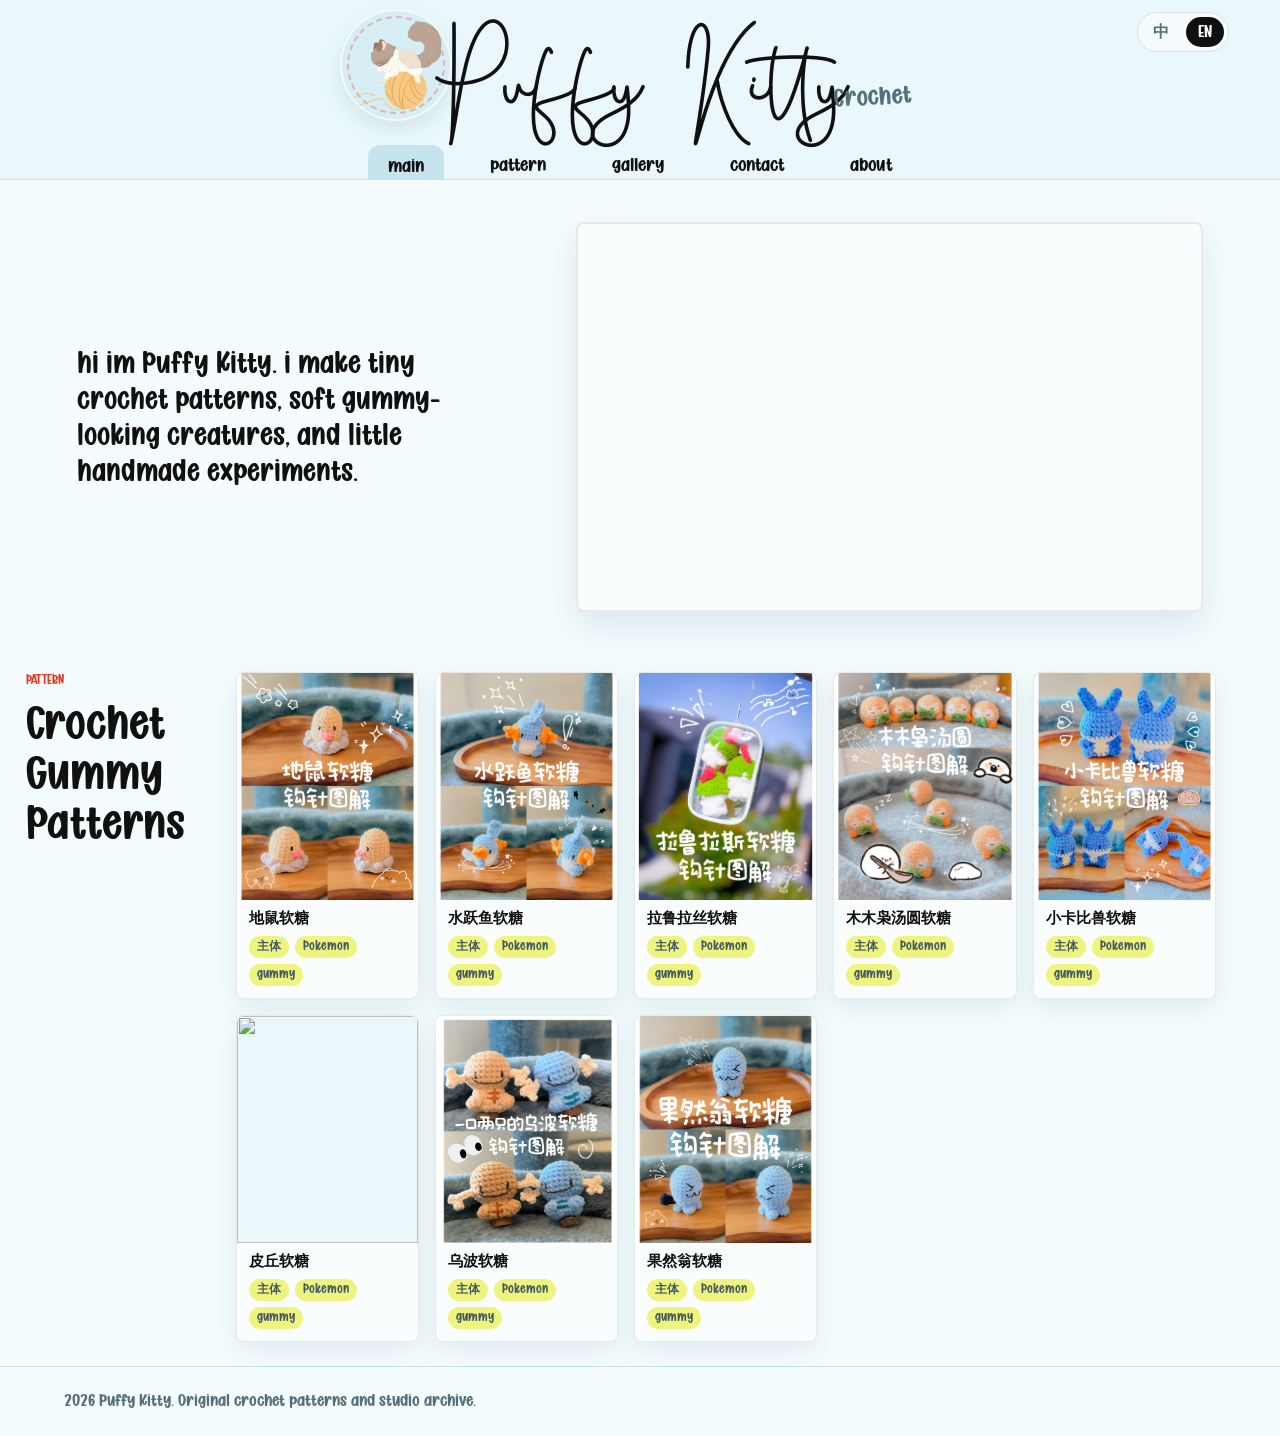
==== commit 9268ec59: "Add static SEO pages" ====
--- a/index.html
+++ b/index.html
@@ -6,8 +6,30 @@
     <title>Puffy Kitty Crochet Patterns</title>
     <meta
       name="description"
-      content="Puffy Kitty crochet patterns, handmade gallery, and studio notes."
+      content="Puffy Kitty shares original crochet gummy patterns, Pokemon-inspired amigurumi pattern notes, handmade photos, and Maotuantuan crochet archives."
     />
+    <meta name="robots" content="index, follow" />
+    <link rel="canonical" href="https://puffy-kitty.github.io/" />
+    <meta property="og:site_name" content="Puffy Kitty" />
+    <meta property="og:type" content="website" />
+    <meta property="og:title" content="Puffy Kitty Crochet Patterns" />
+    <meta
+      property="og:description"
+      content="Original crochet gummy patterns, Pokemon-inspired amigurumi notes, and handmade Puffy Kitty archives."
+    />
+    <meta property="og:url" content="https://puffy-kitty.github.io/" />
+    <meta property="og:image" content="https://puffy-kitty.github.io/logo/CoverLogo.PNG" />
+    <meta name="twitter:card" content="summary_large_image" />
+    <script type="application/ld+json">
+      {
+        "@context": "https://schema.org",
+        "@type": "WebSite",
+        "name": "Puffy Kitty Crochet Patterns",
+        "alternateName": ["Puffy Kitty", "猫团团", "Maotuantuan"],
+        "url": "https://puffy-kitty.github.io/",
+        "description": "Original crochet gummy patterns, Pokemon-inspired amigurumi notes, and handmade Puffy Kitty archives."
+      }
+    </script>
     <link rel="stylesheet" href="styles.css?v=header-logo-1" />
     <script src="scripts.js?v=header-logo-1" defer></script>
   </head>
--- a/styles.css
+++ b/styles.css
@@ -823,6 +823,23 @@
   margin: 0;
 }
 
+.notation-color-line {
+  display: flex;
+  align-items: center;
+  flex-wrap: wrap;
+  gap: 4px 8px;
+  margin-bottom: 6px;
+}
+
+.notation-color-line span {
+  color: var(--muted);
+  font-weight: 900;
+}
+
+.notation-color-line p {
+  margin: 0;
+}
+
 .sheet-section {
   margin-top: 16px;
 }
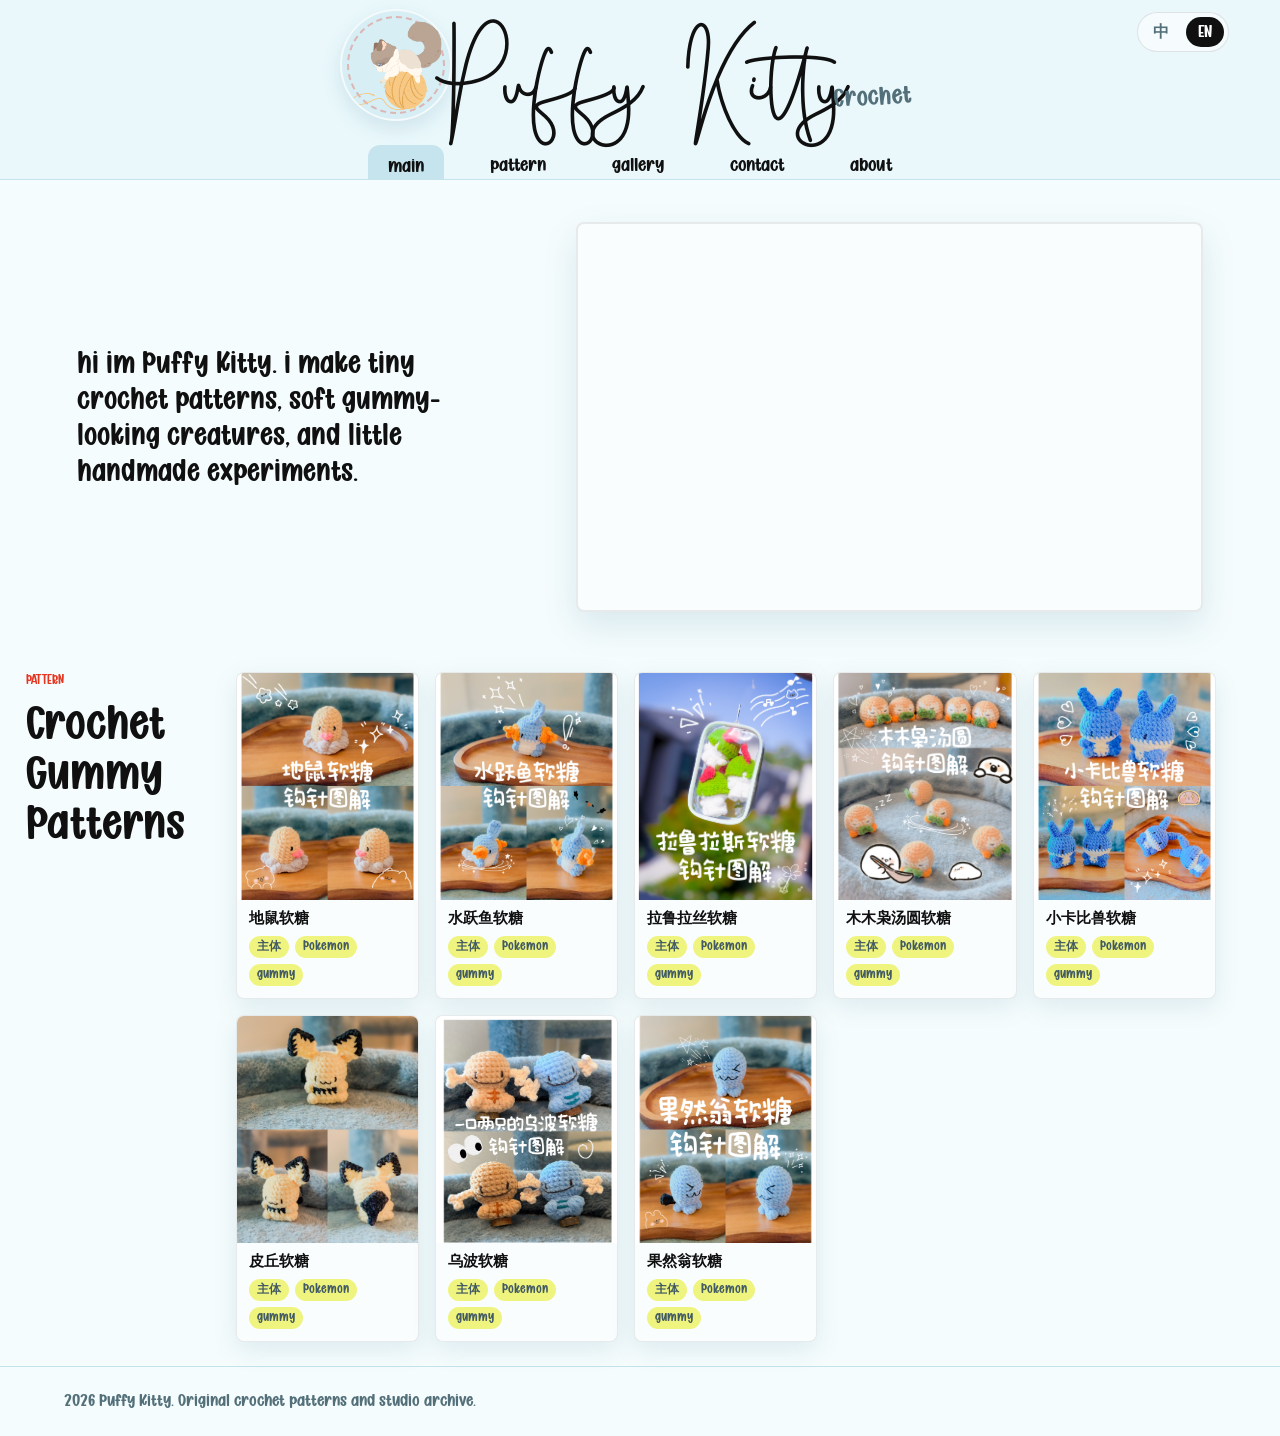
==== commit 3f0f4220: "Add Cloudflare web analytics" ====
--- a/index.html
+++ b/index.html
@@ -32,6 +32,7 @@
     </script>
     <link rel="stylesheet" href="styles.css?v=header-logo-1" />
     <script src="scripts.js?v=header-logo-1" defer></script>
+    <!-- Cloudflare Web Analytics --><script defer src="https://static.cloudflareinsights.com/beacon.min.js" data-cf-beacon='{"token": "01885b4e1e924aab8faab8e7b1fd62f1"}'></script><!-- End Cloudflare Web Analytics -->
   </head>
   <body>
     <header class="site-header">
